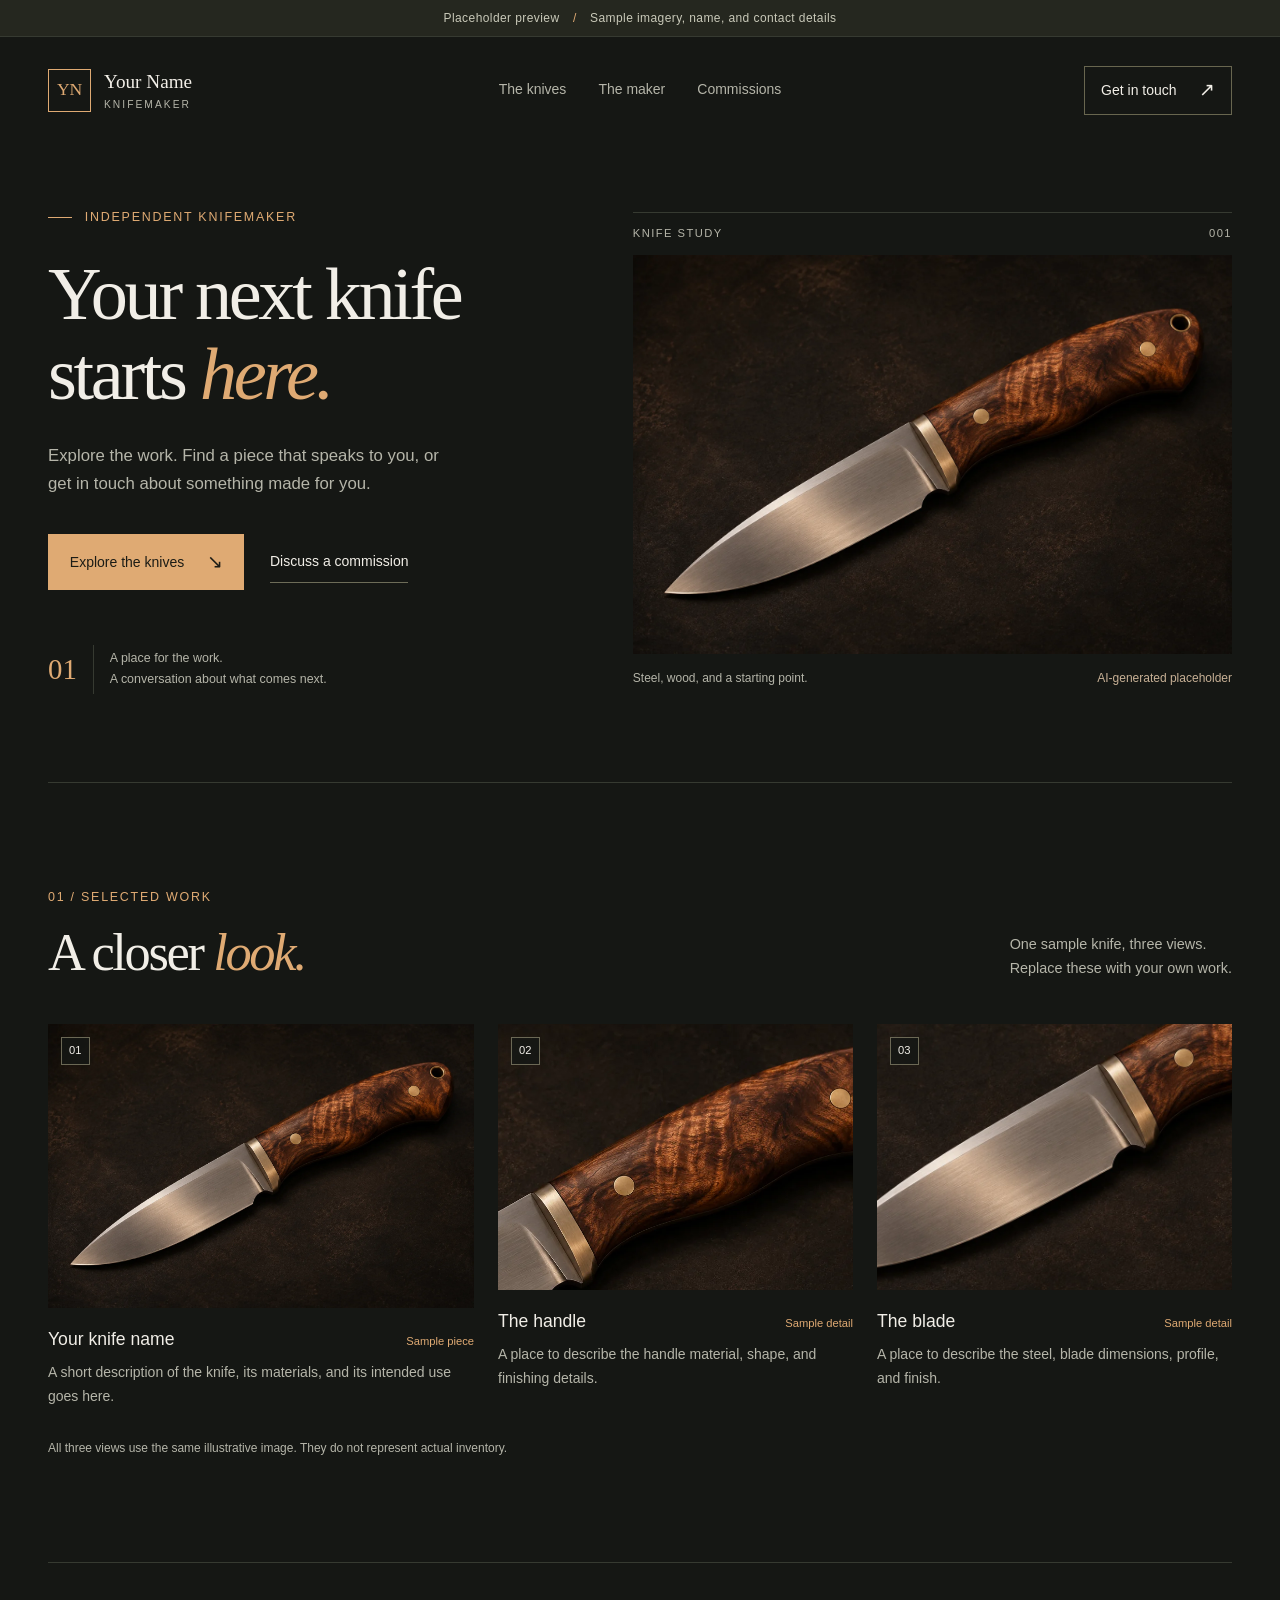
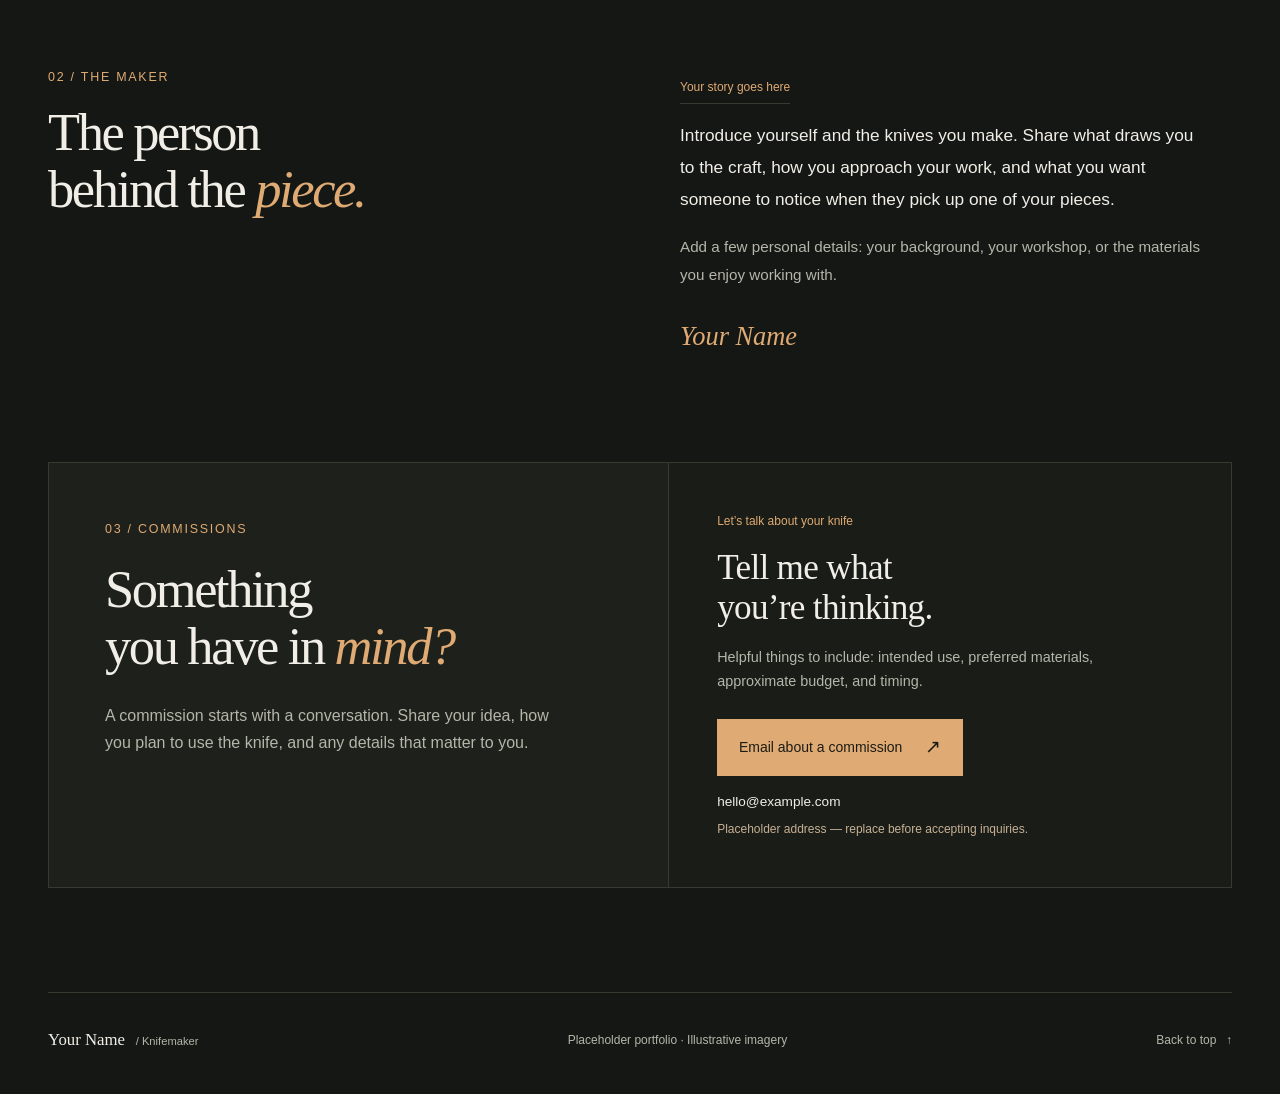
==== index.html @ f0139322 "Build placeholder knife portfolio for GitHub Pages" ====
<!doctype html>
<html lang="en">
  <head>
    <meta charset="utf-8">
    <meta name="viewport" content="width=device-width, initial-scale=1">
    <meta name="description" content="A knife maker's portfolio. Explore selected work and get in touch about a custom knife.">
    <meta name="theme-color" content="#151714">
    <title>Your Name — Knifemaker</title>
    <link rel="icon" type="image/svg+xml" href="assets/favicon.svg">
    <link rel="stylesheet" href="styles.css">
  </head>
  <body>
    <a class="skip-link" href="#main">Skip to content</a>
    <div class="preview-note">Placeholder preview <span aria-hidden="true">/</span> Sample imagery, name, and contact details</div>

    <header class="site-header wrap">
      <a class="brand" href="#" aria-label="Your Name, home">
        <span class="brand-mark" aria-hidden="true">YN</span>
        <span class="brand-name">Your Name<span>Knifemaker</span></span>
      </a>
      <nav aria-label="Main navigation">
        <a href="#work">The knives</a>
        <a href="#maker">The maker</a>
        <a href="#commissions">Commissions</a>
      </nav>
      <a class="button button-small button-outline header-contact" href="#contact">Get in touch <span aria-hidden="true">↗</span></a>
    </header>

    <main id="main">
      <section class="hero wrap" aria-labelledby="hero-title">
        <div class="hero-copy">
          <p class="eyebrow"><span class="small-rule" aria-hidden="true"></span> Independent knifemaker</p>
          <h1 id="hero-title">Your next knife<br>starts <em>here.</em></h1>
          <p class="hero-description">Explore the work. Find a piece that speaks to you, or get in touch about something made for you.</p>
          <div class="hero-actions">
            <a class="button button-solid" href="#work">Explore the knives <span aria-hidden="true">↘</span></a>
            <a class="text-link" href="#commissions">Discuss a commission</a>
          </div>
          <div class="hero-footnote"><span class="footnote-number">01</span><p>A place for the work.<br>A conversation about what comes next.</p></div>
        </div>
        <figure class="hero-photo">
          <div class="photo-label"><span>Knife study</span><span>001</span></div>
          <img src="assets/sample-knife.webp" width="1536" height="1024" fetchpriority="high" alt="Illustrative wood-handled utility knife with a satin steel blade on a dark tabletop">
          <figcaption><span>Steel, wood, and a starting point.</span><span>AI-generated placeholder</span></figcaption>
        </figure>
      </section>

      <section class="work section wrap" id="work" aria-labelledby="work-title">
        <div class="section-heading">
          <div><p class="eyebrow">01 / Selected work</p><h2 id="work-title">A closer <em>look.</em></h2></div>
          <p class="section-intro">One sample knife, three views.<br>Replace these with your own work.</p>
        </div>
        <div class="gallery">
          <figure class="work-card">
            <div class="work-image"><span class="image-index" aria-hidden="true">01</span><img src="assets/sample-knife.webp" width="1536" height="1024" loading="lazy" alt="Full view of the illustrative sample knife"></div>
            <figcaption><div class="card-title"><h3>Your knife name</h3><span>Sample piece</span></div><p>A short description of the knife, its materials, and its intended use goes here.</p></figcaption>
          </figure>
          <figure class="work-card">
            <div class="work-image"><span class="image-index" aria-hidden="true">02</span><img class="handle-detail" src="assets/sample-knife.webp" width="1536" height="1024" loading="lazy" alt="Close-up crop of the sample knife's figured wood handle and brass pins"></div>
            <figcaption><div class="card-title"><h3>The handle</h3><span>Sample detail</span></div><p>A place to describe the handle material, shape, and finishing details.</p></figcaption>
          </figure>
          <figure class="work-card">
            <div class="work-image"><span class="image-index" aria-hidden="true">03</span><img class="blade-detail" src="assets/sample-knife.webp" width="1536" height="1024" loading="lazy" alt="Close-up crop of the sample knife's satin-finished steel blade"></div>
            <figcaption><div class="card-title"><h3>The blade</h3><span>Sample detail</span></div><p>A place to describe the steel, blade dimensions, profile, and finish.</p></figcaption>
          </figure>
        </div>
        <p class="gallery-note">All three views use the same illustrative image. They do not represent actual inventory.</p>
      </section>

      <section class="maker section wrap" id="maker" aria-labelledby="maker-title">
        <div><p class="eyebrow">02 / The maker</p><h2 id="maker-title">The person<br>behind the <em>piece.</em></h2></div>
        <div class="maker-story"><span class="placeholder-label">Your story goes here</span><p>Introduce yourself and the knives you make. Share what draws you to the craft, how you approach your work, and what you want someone to notice when they pick up one of your pieces.</p><p class="secondary-copy">Add a few personal details: your background, your workshop, or the materials you enjoy working with.</p><span class="signature">Your Name</span></div>
      </section>

      <section class="commissions section wrap" id="commissions" aria-labelledby="commissions-title">
        <div class="commission-panel">
          <div class="commission-copy"><p class="eyebrow">03 / Commissions</p><h2 id="commissions-title">Something<br>you have in <em>mind?</em></h2><p>A commission starts with a conversation. Share your idea, how you plan to use the knife, and any details that matter to you.</p></div>
          <div class="contact-card" id="contact"><span class="contact-caption">Let’s talk about your knife</span><h3>Tell me what<br>you’re thinking.</h3><p>Helpful things to include: intended use, preferred materials, approximate budget, and timing.</p><a class="button button-solid contact-button" href="mailto:hello@example.com?subject=Knife%20commission%20inquiry">Email about a commission <span aria-hidden="true">↗</span></a><span class="contact-email">hello@example.com</span><p class="contact-note">Placeholder address — replace before accepting inquiries.</p></div>
        </div>
      </section>
    </main>

    <footer class="site-footer wrap"><a class="footer-brand" href="#">Your Name <span>/ Knifemaker</span></a><p>Placeholder portfolio · Illustrative imagery</p><a href="#main">Back to top <span aria-hidden="true">↑</span></a></footer>
  </body>
</html>
---- styles.css ----
@charset "UTF-8";

:root {
  color-scheme: dark;
  --bg: #151714;
  --surface: #1d201b;
  --surface-deep: #10120f;
  --text: #f1eee7;
  --muted: #b5b5a9;
  --accent: #dfaa73;
  --line: #363a31;
  --sans: -apple-system, BlinkMacSystemFont, "Segoe UI", sans-serif;
  --serif: "Iowan Old Style", "Palatino Linotype", "Book Antiqua", Georgia, serif;
}

* { box-sizing: border-box; }
html { scroll-behavior: smooth; scroll-padding-top: 2rem; }
body { margin: 0; background: var(--bg); color: var(--text); font-family: var(--sans); font-size: 1rem; line-height: 1.7; -webkit-font-smoothing: antialiased; }
img { display: block; max-width: 100%; }
a { color: inherit; text-decoration: none; }
a:focus-visible { outline: 2px solid var(--accent); outline-offset: 6px; }
::selection { background: var(--accent); color: var(--bg); }
h1, h2, h3, p, figure { margin: 0; }
h1, h2 { font-family: var(--serif); font-weight: 400; letter-spacing: -.045em; line-height: 1.08; }
h1 { font-size: clamp(3.4rem, 5.8vw, 5.7rem); }
h2 { font-size: clamp(2.6rem, 4.1vw, 4rem); }
h3 { font-size: 1.1rem; font-weight: 500; line-height: 1.4; }
em { color: var(--accent); font-weight: inherit; }
.wrap { width: min(1280px, calc(100% - 6rem)); margin-inline: auto; }
.section { padding-block: 6.5rem; border-top: 1px solid var(--line); }
.eyebrow { display: flex; align-items: center; gap: .8rem; color: var(--accent); font-size: .78rem; font-weight: 500; letter-spacing: .14em; text-transform: uppercase; }
.skip-link { position: absolute; top: -100px; left: 1rem; z-index: 10; padding: .75rem 1rem; background: var(--accent); color: var(--bg); }
.skip-link:focus { top: 1rem; }
.preview-note { padding: .5rem 1.25rem; background: #25271f; border-bottom: 1px solid var(--line); color: #c9c9b9; text-align: center; font-size: .75rem; letter-spacing: .035em; }
.preview-note span { margin-inline: .6rem; color: var(--accent); }
.site-header { display: grid; grid-template-columns: 1fr auto 1fr; align-items: center; gap: 2rem; padding-block: 1.8rem; }
.brand { display: inline-flex; gap: .8rem; align-items: center; justify-self: start; }
.brand-mark { display: grid; place-items: center; width: 2.7rem; height: 2.7rem; border: 1px solid var(--accent); color: var(--accent); font-family: var(--serif); font-size: 1.1rem; }
.brand-name { display: flex; flex-direction: column; font-family: var(--serif); font-size: 1.2rem; line-height: 1.2; }
.brand-name span { padding-top: .35rem; font-family: var(--sans); font-size: .64rem; text-transform: uppercase; letter-spacing: .2em; color: var(--muted); }
nav { display: flex; gap: 2rem; }
nav a, .text-link { font-size: .875rem; }
nav a { color: var(--muted); transition: color .2s ease; }
nav a:hover, .text-link:hover { color: var(--accent); }
.button { display: inline-flex; justify-content: center; align-items: center; gap: 1.4rem; min-height: 3.4rem; padding: .8rem 1.3rem; font-size: .875rem; font-weight: 500; line-height: 1.5; transition: background .2s ease, border-color .2s ease; }
.button span { font-size: 1.2rem; }
.button-solid { background: var(--accent); color: #1c1c15; border: 1px solid var(--accent); }
.button-solid:hover { background: #efbc88; border-color: #efbc88; }
.button-outline { border: 1px solid #68664f; }
.button-outline:hover { border-color: var(--accent); background: #27291f; }
.button-small { min-height: 2.8rem; padding: .55rem 1rem; }
.header-contact { justify-self: end; }
.hero { display: grid; grid-template-columns: .93fr 1.07fr; align-items: center; gap: 4rem; padding-block: 4rem 5.5rem; }
.small-rule { width: 1.5rem; height: 1px; background: var(--accent); }
.hero h1 { margin-top: 1.6rem; }
.hero-description { max-width: 26rem; margin-top: 1.7rem; font-size: 1.05rem; color: var(--muted); }
.hero-actions { display: flex; flex-wrap: wrap; align-items: center; gap: 1.6rem; margin-top: 2.2rem; }
.text-link { padding-block: .5rem; border-bottom: 1px solid #6d6c58; }
.hero-footnote { display: flex; align-items: center; gap: 1rem; margin-top: 3.4rem; }
.footnote-number { align-self: stretch; display: flex; align-items: center; padding-right: 1rem; color: var(--accent); border-right: 1px solid var(--line); font-family: var(--serif); font-size: 1.8rem; }
.hero-footnote p { color: var(--muted); font-size: .78rem; line-height: 1.7; }
.hero-photo { min-width: 0; align-self: stretch; display: flex; flex-direction: column; justify-content: center; }
.photo-label { display: flex; justify-content: space-between; padding: .7rem 0; border-top: 1px solid var(--line); color: var(--muted); font-size: .7rem; text-transform: uppercase; letter-spacing: .13em; }
.hero-photo img { width: 100%; height: auto; aspect-ratio: 3 / 2; object-fit: cover; }
.hero-photo figcaption { display: flex; justify-content: space-between; flex-wrap: wrap; gap: .4rem 1rem; padding-top: .9rem; font-size: .75rem; color: var(--muted); }
.hero-photo figcaption span:last-child { color: #c7b095; }
.section-heading { display: flex; align-items: flex-end; justify-content: space-between; gap: 2rem; margin-bottom: 2.7rem; }
.section-heading h2, .maker h2 { margin-top: 1rem; }
.section-intro { color: var(--muted); font-size: .9rem; }
.gallery { display: grid; grid-template-columns: 1.2fr 1fr 1fr; gap: 1.5rem; }
.work-card { min-width: 0; }
.work-image { position: relative; aspect-ratio: 4 / 3; overflow: hidden; background: var(--surface-deep); }
.work-card:first-child .work-image { aspect-ratio: 3 / 2; }
.work-image img { width: 100%; height: 100%; object-fit: cover; transition: transform .5s ease; }
.work-image .handle-detail { transform: scale(1.95); transform-origin: 84% 19%; }
.work-image .blade-detail { transform: scale(1.8); transform-origin: 25% 75%; }
.image-index { position: absolute; z-index: 1; top: .8rem; left: .8rem; display: grid; place-items: center; min-width: 1.8rem; min-height: 1.8rem; padding-inline: .3rem; border: 1px solid #6b6855; background: #151714cc; color: var(--text); font-size: .7rem; }
.work-card figcaption { padding-top: 1.2rem; }
.card-title { display: flex; flex-wrap: wrap; justify-content: space-between; align-items: baseline; gap: .35rem .75rem; }
.card-title span { color: var(--accent); font-size: .7rem; }
.work-card p { margin-top: .6rem; font-size: .875rem; line-height: 1.7; color: var(--muted); }
.gallery-note { margin-top: 1.8rem; color: var(--muted); font-size: .75rem; }
.maker { display: grid; grid-template-columns: 1fr 1fr; gap: 5rem; }
.maker-story { max-width: 33rem; padding-top: .3rem; }
.placeholder-label { display: inline-block; margin-bottom: 1rem; padding-bottom: .35rem; border-bottom: 1px solid var(--line); color: var(--accent); font-size: .75rem; }
.maker-story > p { font-size: 1.08rem; line-height: 1.85; }
.maker-story .secondary-copy { margin-top: 1.1rem; font-size: .95rem; color: var(--muted); }
.signature { display: block; margin-top: 1.5rem; font-family: var(--serif); font-size: 1.65rem; font-style: italic; color: var(--accent); }
.commissions { padding-top: 0; border-top: 0; }
.commission-panel { display: grid; grid-template-columns: 1.1fr 1fr; background: var(--surface); border: 1px solid var(--line); }
.commission-copy { padding: 3.5rem; }
.commission-copy h2 { margin-top: 1.3rem; }
.commission-copy > p:last-child { max-width: 28rem; margin-top: 1.7rem; color: var(--muted); }
.contact-card { align-self: stretch; display: flex; flex-direction: column; align-items: flex-start; justify-content: center; padding: 3rem; border-left: 1px solid var(--line); background: #191c17; scroll-margin-top: 2rem; }
.contact-caption { font-size: .75rem; color: var(--accent); }
.contact-card h3 { margin-top: 1rem; font-family: var(--serif); font-size: 2.2rem; font-weight: 400; line-height: 1.15; letter-spacing: -.02em; }
.contact-card > p { max-width: 24rem; margin-top: 1rem; font-size: .9rem; color: var(--muted); }
.contact-button { margin-top: 1.6rem; }
.contact-email { margin-top: .9rem; color: var(--text); font-size: .85rem; overflow-wrap: anywhere; }
.contact-card .contact-note { margin-top: .35rem; font-size: .75rem; color: #c7b095; }
.site-footer { display: flex; flex-wrap: wrap; justify-content: space-between; align-items: center; gap: 1rem 2rem; padding-block: 1.8rem 2.2rem; border-top: 1px solid var(--line); font-size: .75rem; }
.footer-brand { font-family: var(--serif); font-size: 1.05rem; }
.footer-brand span { padding-left: .4rem; font-family: var(--sans); font-size: .7rem; color: var(--muted); }
.site-footer p, .site-footer > a:last-child { color: var(--muted); }
.site-footer > a:last-child { display: inline-flex; align-items: center; gap: .6rem; padding-block: .5rem; }

@media (max-width: 1100px) {
  .wrap { width: min(1280px, calc(100% - 4rem)); }
  .site-header { gap: 1rem; }
  nav { gap: 1.25rem; }
  .hero { gap: 2.5rem; padding-top: 3rem; }
  .hero-actions { gap: 1.2rem; }
  .commission-copy, .contact-card { padding: 2.5rem; }
}

@media (max-width: 800px) {
  .site-header { grid-template-columns: 1fr auto; padding-block: 1.4rem; }
  nav { grid-column: 1 / -1; grid-row: 2; justify-content: center; gap: 2.5rem; padding-top: 1rem; }
  .header-contact { grid-column: 2; grid-row: 1; }
  .hero { grid-template-columns: 1fr; gap: 2.5rem; padding-block: 2rem 3.5rem; }
  h1 { font-size: clamp(3.4rem, 9vw, 5rem); }
  .hero-copy { max-width: 38rem; }
  .hero-description { max-width: 32rem; }
  .hero-footnote { margin-top: 2rem; }
  .hero-photo { max-width: 45rem; }
  .section { padding-block: 4rem; }
  .gallery { grid-template-columns: repeat(2, minmax(0, 1fr)); }
  .work-card:first-child { grid-column: 1 / -1; }
  .work-card:first-child .work-image { aspect-ratio: 3 / 2; }
  .maker { grid-template-columns: 1fr; gap: 2rem; }
  .maker-story { max-width: 100%; }
  .commission-panel { grid-template-columns: 1fr; }
  .commissions { padding-top: 0; }
  .contact-card { border-top: 1px solid var(--line); border-left: 0; }
}

@media (max-width: 480px) {
  .wrap { width: calc(100% - 2.5rem); }
  .preview-note { font-size: .7rem; line-height: 1.7; }
  .preview-note span { margin-inline: .3rem; }
  .site-header { column-gap: .75rem; }
  .brand { gap: .6rem; }
  .brand-mark { width: 2.3rem; height: 2.3rem; }
  .brand-name { font-size: 1.1rem; }
  .brand-name span { font-size: .6rem; }
  .header-contact { font-size: .8rem; gap: .6rem; padding-inline: .75rem; }
  nav { justify-content: space-between; gap: .6rem; }
  nav a { font-size: .85rem; }
  h1 { font-size: clamp(2.9rem, 11.3vw, 3.8rem); }
  h2 { font-size: 2.8rem; }
  .hero-actions { align-items: flex-start; flex-direction: column; gap: .8rem; }
  .section-heading { align-items: flex-start; flex-direction: column; gap: 1.2rem; margin-bottom: 2rem; }
  .section-intro br { display: none; }
  .gallery { grid-template-columns: 1fr; gap: 2rem; }
  .work-card:first-child { grid-column: auto; }
  .work-image { aspect-ratio: 3 / 2; }
  .commission-copy, .contact-card { padding: 2rem 1.4rem; }
  .commission-copy h2 { font-size: 2.5rem; }
  .contact-button { width: 100%; gap: .8rem; font-size: .8rem; }
  .site-footer { align-items: flex-start; flex-direction: column; gap: .5rem; }
}

@media (prefers-reduced-motion: reduce) {
  html { scroll-behavior: auto; }
  *, *::before, *::after { transition: none !important; }
}
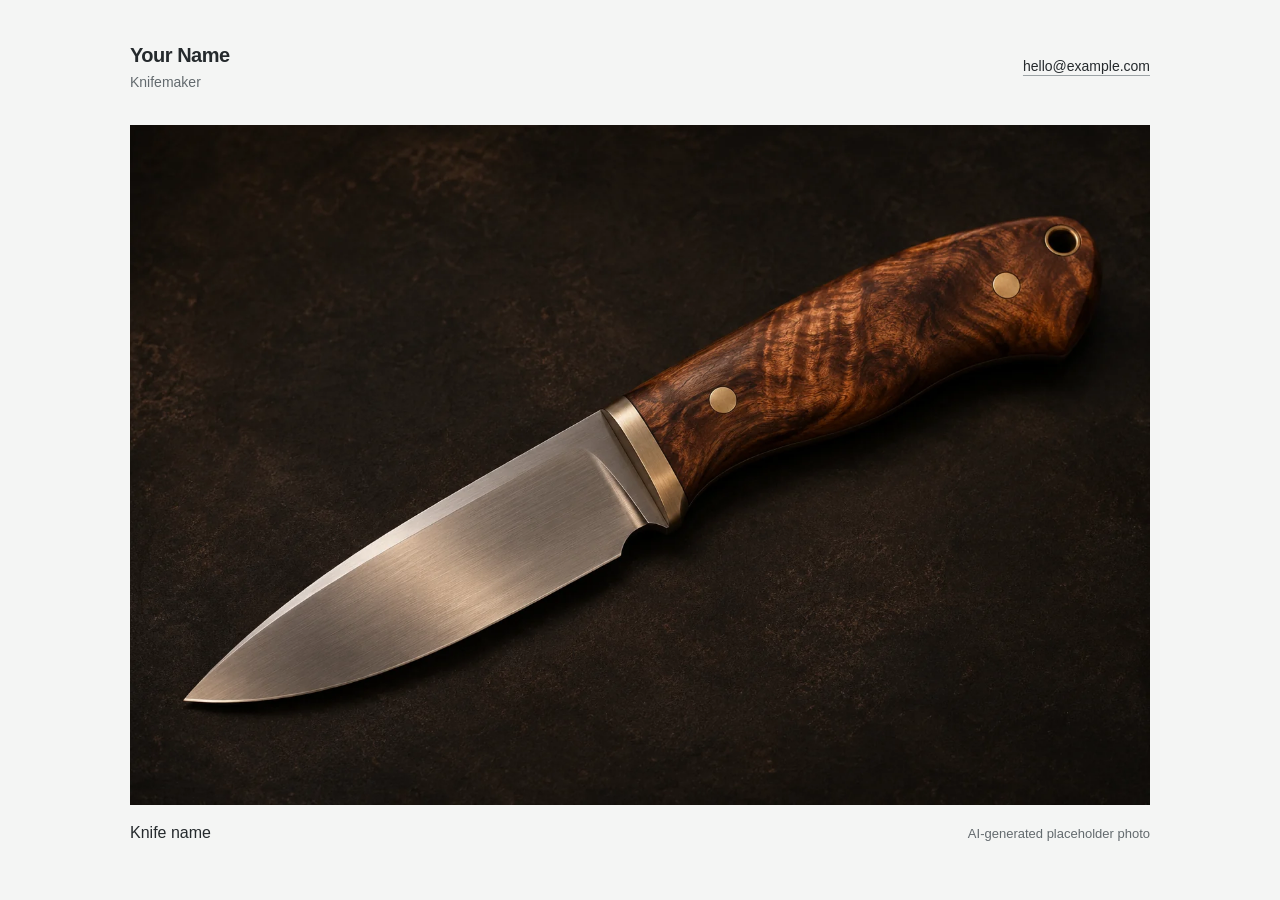
==== commit 5bf927e8: "Simplify knife portfolio to a photo and contact details" ====
--- a/index.html
+++ b/index.html
@@ -3,83 +3,33 @@
   <head>
     <meta charset="utf-8">
     <meta name="viewport" content="width=device-width, initial-scale=1">
-    <meta name="description" content="A knife maker's portfolio. Explore selected work and get in touch about a custom knife.">
-    <meta name="theme-color" content="#151714">
+    <meta name="description" content="Knife portfolio and custom inquiries.">
+    <meta name="theme-color" content="#f4f5f4">
     <title>Your Name — Knifemaker</title>
     <link rel="icon" type="image/svg+xml" href="assets/favicon.svg">
     <link rel="stylesheet" href="styles.css">
   </head>
   <body>
-    <a class="skip-link" href="#main">Skip to content</a>
-    <div class="preview-note">Placeholder preview <span aria-hidden="true">/</span> Sample imagery, name, and contact details</div>
+    <a class="skip-link" href="#main">Skip to photo</a>
 
-    <header class="site-header wrap">
-      <a class="brand" href="#" aria-label="Your Name, home">
-        <span class="brand-mark" aria-hidden="true">YN</span>
-        <span class="brand-name">Your Name<span>Knifemaker</span></span>
-      </a>
-      <nav aria-label="Main navigation">
-        <a href="#work">The knives</a>
-        <a href="#maker">The maker</a>
-        <a href="#commissions">Commissions</a>
-      </nav>
-      <a class="button button-small button-outline header-contact" href="#contact">Get in touch <span aria-hidden="true">↗</span></a>
-    </header>
+    <div class="page">
+      <header class="site-header">
+        <div class="name">
+          <h1>Your Name</h1>
+          <p>Knifemaker</p>
+        </div>
+        <a class="contact" href="mailto:hello@example.com?subject=Knife%20inquiry">hello@example.com</a>
+      </header>
 
-    <main id="main">
-      <section class="hero wrap" aria-labelledby="hero-title">
-        <div class="hero-copy">
-          <p class="eyebrow"><span class="small-rule" aria-hidden="true"></span> Independent knifemaker</p>
-          <h1 id="hero-title">Your next knife<br>starts <em>here.</em></h1>
-          <p class="hero-description">Explore the work. Find a piece that speaks to you, or get in touch about something made for you.</p>
-          <div class="hero-actions">
-            <a class="button button-solid" href="#work">Explore the knives <span aria-hidden="true">↘</span></a>
-            <a class="text-link" href="#commissions">Discuss a commission</a>
-          </div>
-          <div class="hero-footnote"><span class="footnote-number">01</span><p>A place for the work.<br>A conversation about what comes next.</p></div>
-        </div>
-        <figure class="hero-photo">
-          <div class="photo-label"><span>Knife study</span><span>001</span></div>
-          <img src="assets/sample-knife.webp" width="1536" height="1024" fetchpriority="high" alt="Illustrative wood-handled utility knife with a satin steel blade on a dark tabletop">
-          <figcaption><span>Steel, wood, and a starting point.</span><span>AI-generated placeholder</span></figcaption>
+      <main id="main" tabindex="-1">
+        <figure class="knife">
+          <img src="assets/sample-knife.webp" width="1536" height="1024" fetchpriority="high" alt="Placeholder photograph of a knife with a wood handle and satin steel blade">
+          <figcaption>
+            <span class="knife-name">Knife name</span>
+            <span class="photo-note">AI-generated placeholder photo</span>
+          </figcaption>
         </figure>
-      </section>
-
-      <section class="work section wrap" id="work" aria-labelledby="work-title">
-        <div class="section-heading">
-          <div><p class="eyebrow">01 / Selected work</p><h2 id="work-title">A closer <em>look.</em></h2></div>
-          <p class="section-intro">One sample knife, three views.<br>Replace these with your own work.</p>
-        </div>
-        <div class="gallery">
-          <figure class="work-card">
-            <div class="work-image"><span class="image-index" aria-hidden="true">01</span><img src="assets/sample-knife.webp" width="1536" height="1024" loading="lazy" alt="Full view of the illustrative sample knife"></div>
-            <figcaption><div class="card-title"><h3>Your knife name</h3><span>Sample piece</span></div><p>A short description of the knife, its materials, and its intended use goes here.</p></figcaption>
-          </figure>
-          <figure class="work-card">
-            <div class="work-image"><span class="image-index" aria-hidden="true">02</span><img class="handle-detail" src="assets/sample-knife.webp" width="1536" height="1024" loading="lazy" alt="Close-up crop of the sample knife's figured wood handle and brass pins"></div>
-            <figcaption><div class="card-title"><h3>The handle</h3><span>Sample detail</span></div><p>A place to describe the handle material, shape, and finishing details.</p></figcaption>
-          </figure>
-          <figure class="work-card">
-            <div class="work-image"><span class="image-index" aria-hidden="true">03</span><img class="blade-detail" src="assets/sample-knife.webp" width="1536" height="1024" loading="lazy" alt="Close-up crop of the sample knife's satin-finished steel blade"></div>
-            <figcaption><div class="card-title"><h3>The blade</h3><span>Sample detail</span></div><p>A place to describe the steel, blade dimensions, profile, and finish.</p></figcaption>
-          </figure>
-        </div>
-        <p class="gallery-note">All three views use the same illustrative image. They do not represent actual inventory.</p>
-      </section>
-
-      <section class="maker section wrap" id="maker" aria-labelledby="maker-title">
-        <div><p class="eyebrow">02 / The maker</p><h2 id="maker-title">The person<br>behind the <em>piece.</em></h2></div>
-        <div class="maker-story"><span class="placeholder-label">Your story goes here</span><p>Introduce yourself and the knives you make. Share what draws you to the craft, how you approach your work, and what you want someone to notice when they pick up one of your pieces.</p><p class="secondary-copy">Add a few personal details: your background, your workshop, or the materials you enjoy working with.</p><span class="signature">Your Name</span></div>
-      </section>
-
-      <section class="commissions section wrap" id="commissions" aria-labelledby="commissions-title">
-        <div class="commission-panel">
-          <div class="commission-copy"><p class="eyebrow">03 / Commissions</p><h2 id="commissions-title">Something<br>you have in <em>mind?</em></h2><p>A commission starts with a conversation. Share your idea, how you plan to use the knife, and any details that matter to you.</p></div>
-          <div class="contact-card" id="contact"><span class="contact-caption">Let’s talk about your knife</span><h3>Tell me what<br>you’re thinking.</h3><p>Helpful things to include: intended use, preferred materials, approximate budget, and timing.</p><a class="button button-solid contact-button" href="mailto:hello@example.com?subject=Knife%20commission%20inquiry">Email about a commission <span aria-hidden="true">↗</span></a><span class="contact-email">hello@example.com</span><p class="contact-note">Placeholder address — replace before accepting inquiries.</p></div>
-        </div>
-      </section>
-    </main>
-
-    <footer class="site-footer wrap"><a class="footer-brand" href="#">Your Name <span>/ Knifemaker</span></a><p>Placeholder portfolio · Illustrative imagery</p><a href="#main">Back to top <span aria-hidden="true">↑</span></a></footer>
+      </main>
+    </div>
   </body>
 </html>
--- a/styles.css
+++ b/styles.css
@@ -1,166 +1,103 @@
 @charset "UTF-8";
 
 :root {
-  color-scheme: dark;
-  --bg: #151714;
-  --surface: #1d201b;
-  --surface-deep: #10120f;
-  --text: #f1eee7;
-  --muted: #b5b5a9;
-  --accent: #dfaa73;
-  --line: #363a31;
-  --sans: -apple-system, BlinkMacSystemFont, "Segoe UI", sans-serif;
-  --serif: "Iowan Old Style", "Palatino Linotype", "Book Antiqua", Georgia, serif;
+  color-scheme: light;
+  --paper: #f4f5f4;
+  --ink: #252a2d;
+  --muted: #636a6e;
 }
 
 * { box-sizing: border-box; }
-html { scroll-behavior: smooth; scroll-padding-top: 2rem; }
-body { margin: 0; background: var(--bg); color: var(--text); font-family: var(--sans); font-size: 1rem; line-height: 1.7; -webkit-font-smoothing: antialiased; }
-img { display: block; max-width: 100%; }
-a { color: inherit; text-decoration: none; }
-a:focus-visible { outline: 2px solid var(--accent); outline-offset: 6px; }
-::selection { background: var(--accent); color: var(--bg); }
-h1, h2, h3, p, figure { margin: 0; }
-h1, h2 { font-family: var(--serif); font-weight: 400; letter-spacing: -.045em; line-height: 1.08; }
-h1 { font-size: clamp(3.4rem, 5.8vw, 5.7rem); }
-h2 { font-size: clamp(2.6rem, 4.1vw, 4rem); }
-h3 { font-size: 1.1rem; font-weight: 500; line-height: 1.4; }
-em { color: var(--accent); font-weight: inherit; }
-.wrap { width: min(1280px, calc(100% - 6rem)); margin-inline: auto; }
-.section { padding-block: 6.5rem; border-top: 1px solid var(--line); }
-.eyebrow { display: flex; align-items: center; gap: .8rem; color: var(--accent); font-size: .78rem; font-weight: 500; letter-spacing: .14em; text-transform: uppercase; }
-.skip-link { position: absolute; top: -100px; left: 1rem; z-index: 10; padding: .75rem 1rem; background: var(--accent); color: var(--bg); }
-.skip-link:focus { top: 1rem; }
-.preview-note { padding: .5rem 1.25rem; background: #25271f; border-bottom: 1px solid var(--line); color: #c9c9b9; text-align: center; font-size: .75rem; letter-spacing: .035em; }
-.preview-note span { margin-inline: .6rem; color: var(--accent); }
-.site-header { display: grid; grid-template-columns: 1fr auto 1fr; align-items: center; gap: 2rem; padding-block: 1.8rem; }
-.brand { display: inline-flex; gap: .8rem; align-items: center; justify-self: start; }
-.brand-mark { display: grid; place-items: center; width: 2.7rem; height: 2.7rem; border: 1px solid var(--accent); color: var(--accent); font-family: var(--serif); font-size: 1.1rem; }
-.brand-name { display: flex; flex-direction: column; font-family: var(--serif); font-size: 1.2rem; line-height: 1.2; }
-.brand-name span { padding-top: .35rem; font-family: var(--sans); font-size: .64rem; text-transform: uppercase; letter-spacing: .2em; color: var(--muted); }
-nav { display: flex; gap: 2rem; }
-nav a, .text-link { font-size: .875rem; }
-nav a { color: var(--muted); transition: color .2s ease; }
-nav a:hover, .text-link:hover { color: var(--accent); }
-.button { display: inline-flex; justify-content: center; align-items: center; gap: 1.4rem; min-height: 3.4rem; padding: .8rem 1.3rem; font-size: .875rem; font-weight: 500; line-height: 1.5; transition: background .2s ease, border-color .2s ease; }
-.button span { font-size: 1.2rem; }
-.button-solid { background: var(--accent); color: #1c1c15; border: 1px solid var(--accent); }
-.button-solid:hover { background: #efbc88; border-color: #efbc88; }
-.button-outline { border: 1px solid #68664f; }
-.button-outline:hover { border-color: var(--accent); background: #27291f; }
-.button-small { min-height: 2.8rem; padding: .55rem 1rem; }
-.header-contact { justify-self: end; }
-.hero { display: grid; grid-template-columns: .93fr 1.07fr; align-items: center; gap: 4rem; padding-block: 4rem 5.5rem; }
-.small-rule { width: 1.5rem; height: 1px; background: var(--accent); }
-.hero h1 { margin-top: 1.6rem; }
-.hero-description { max-width: 26rem; margin-top: 1.7rem; font-size: 1.05rem; color: var(--muted); }
-.hero-actions { display: flex; flex-wrap: wrap; align-items: center; gap: 1.6rem; margin-top: 2.2rem; }
-.text-link { padding-block: .5rem; border-bottom: 1px solid #6d6c58; }
-.hero-footnote { display: flex; align-items: center; gap: 1rem; margin-top: 3.4rem; }
-.footnote-number { align-self: stretch; display: flex; align-items: center; padding-right: 1rem; color: var(--accent); border-right: 1px solid var(--line); font-family: var(--serif); font-size: 1.8rem; }
-.hero-footnote p { color: var(--muted); font-size: .78rem; line-height: 1.7; }
-.hero-photo { min-width: 0; align-self: stretch; display: flex; flex-direction: column; justify-content: center; }
-.photo-label { display: flex; justify-content: space-between; padding: .7rem 0; border-top: 1px solid var(--line); color: var(--muted); font-size: .7rem; text-transform: uppercase; letter-spacing: .13em; }
-.hero-photo img { width: 100%; height: auto; aspect-ratio: 3 / 2; object-fit: cover; }
-.hero-photo figcaption { display: flex; justify-content: space-between; flex-wrap: wrap; gap: .4rem 1rem; padding-top: .9rem; font-size: .75rem; color: var(--muted); }
-.hero-photo figcaption span:last-child { color: #c7b095; }
-.section-heading { display: flex; align-items: flex-end; justify-content: space-between; gap: 2rem; margin-bottom: 2.7rem; }
-.section-heading h2, .maker h2 { margin-top: 1rem; }
-.section-intro { color: var(--muted); font-size: .9rem; }
-.gallery { display: grid; grid-template-columns: 1.2fr 1fr 1fr; gap: 1.5rem; }
-.work-card { min-width: 0; }
-.work-image { position: relative; aspect-ratio: 4 / 3; overflow: hidden; background: var(--surface-deep); }
-.work-card:first-child .work-image { aspect-ratio: 3 / 2; }
-.work-image img { width: 100%; height: 100%; object-fit: cover; transition: transform .5s ease; }
-.work-image .handle-detail { transform: scale(1.95); transform-origin: 84% 19%; }
-.work-image .blade-detail { transform: scale(1.8); transform-origin: 25% 75%; }
-.image-index { position: absolute; z-index: 1; top: .8rem; left: .8rem; display: grid; place-items: center; min-width: 1.8rem; min-height: 1.8rem; padding-inline: .3rem; border: 1px solid #6b6855; background: #151714cc; color: var(--text); font-size: .7rem; }
-.work-card figcaption { padding-top: 1.2rem; }
-.card-title { display: flex; flex-wrap: wrap; justify-content: space-between; align-items: baseline; gap: .35rem .75rem; }
-.card-title span { color: var(--accent); font-size: .7rem; }
-.work-card p { margin-top: .6rem; font-size: .875rem; line-height: 1.7; color: var(--muted); }
-.gallery-note { margin-top: 1.8rem; color: var(--muted); font-size: .75rem; }
-.maker { display: grid; grid-template-columns: 1fr 1fr; gap: 5rem; }
-.maker-story { max-width: 33rem; padding-top: .3rem; }
-.placeholder-label { display: inline-block; margin-bottom: 1rem; padding-bottom: .35rem; border-bottom: 1px solid var(--line); color: var(--accent); font-size: .75rem; }
-.maker-story > p { font-size: 1.08rem; line-height: 1.85; }
-.maker-story .secondary-copy { margin-top: 1.1rem; font-size: .95rem; color: var(--muted); }
-.signature { display: block; margin-top: 1.5rem; font-family: var(--serif); font-size: 1.65rem; font-style: italic; color: var(--accent); }
-.commissions { padding-top: 0; border-top: 0; }
-.commission-panel { display: grid; grid-template-columns: 1.1fr 1fr; background: var(--surface); border: 1px solid var(--line); }
-.commission-copy { padding: 3.5rem; }
-.commission-copy h2 { margin-top: 1.3rem; }
-.commission-copy > p:last-child { max-width: 28rem; margin-top: 1.7rem; color: var(--muted); }
-.contact-card { align-self: stretch; display: flex; flex-direction: column; align-items: flex-start; justify-content: center; padding: 3rem; border-left: 1px solid var(--line); background: #191c17; scroll-margin-top: 2rem; }
-.contact-caption { font-size: .75rem; color: var(--accent); }
-.contact-card h3 { margin-top: 1rem; font-family: var(--serif); font-size: 2.2rem; font-weight: 400; line-height: 1.15; letter-spacing: -.02em; }
-.contact-card > p { max-width: 24rem; margin-top: 1rem; font-size: .9rem; color: var(--muted); }
-.contact-button { margin-top: 1.6rem; }
-.contact-email { margin-top: .9rem; color: var(--text); font-size: .85rem; overflow-wrap: anywhere; }
-.contact-card .contact-note { margin-top: .35rem; font-size: .75rem; color: #c7b095; }
-.site-footer { display: flex; flex-wrap: wrap; justify-content: space-between; align-items: center; gap: 1rem 2rem; padding-block: 1.8rem 2.2rem; border-top: 1px solid var(--line); font-size: .75rem; }
-.footer-brand { font-family: var(--serif); font-size: 1.05rem; }
-.footer-brand span { padding-left: .4rem; font-family: var(--sans); font-size: .7rem; color: var(--muted); }
-.site-footer p, .site-footer > a:last-child { color: var(--muted); }
-.site-footer > a:last-child { display: inline-flex; align-items: center; gap: .6rem; padding-block: .5rem; }
 
-@media (max-width: 1100px) {
-  .wrap { width: min(1280px, calc(100% - 4rem)); }
-  .site-header { gap: 1rem; }
-  nav { gap: 1.25rem; }
-  .hero { gap: 2.5rem; padding-top: 3rem; }
-  .hero-actions { gap: 1.2rem; }
-  .commission-copy, .contact-card { padding: 2.5rem; }
+body {
+  margin: 0;
+  background: var(--paper);
+  color: var(--ink);
+  font-family: -apple-system, BlinkMacSystemFont, "Segoe UI", sans-serif;
+  font-size: 1rem;
+  line-height: 1.5;
+  -webkit-font-smoothing: antialiased;
 }
 
-@media (max-width: 800px) {
-  .site-header { grid-template-columns: 1fr auto; padding-block: 1.4rem; }
-  nav { grid-column: 1 / -1; grid-row: 2; justify-content: center; gap: 2.5rem; padding-top: 1rem; }
-  .header-contact { grid-column: 2; grid-row: 1; }
-  .hero { grid-template-columns: 1fr; gap: 2.5rem; padding-block: 2rem 3.5rem; }
-  h1 { font-size: clamp(3.4rem, 9vw, 5rem); }
-  .hero-copy { max-width: 38rem; }
-  .hero-description { max-width: 32rem; }
-  .hero-footnote { margin-top: 2rem; }
-  .hero-photo { max-width: 45rem; }
-  .section { padding-block: 4rem; }
-  .gallery { grid-template-columns: repeat(2, minmax(0, 1fr)); }
-  .work-card:first-child { grid-column: 1 / -1; }
-  .work-card:first-child .work-image { aspect-ratio: 3 / 2; }
-  .maker { grid-template-columns: 1fr; gap: 2rem; }
-  .maker-story { max-width: 100%; }
-  .commission-panel { grid-template-columns: 1fr; }
-  .commissions { padding-top: 0; }
-  .contact-card { border-top: 1px solid var(--line); border-left: 0; }
+a { color: inherit; }
+a:focus-visible { outline: 2px solid var(--ink); outline-offset: 6px; }
+::selection { background: #d6dce0; }
+
+.page {
+  width: min(1020px, calc(100% - 5rem));
+  margin-inline: auto;
+  padding-bottom: 2.5rem;
 }
 
-@media (max-width: 480px) {
-  .wrap { width: calc(100% - 2.5rem); }
-  .preview-note { font-size: .7rem; line-height: 1.7; }
-  .preview-note span { margin-inline: .3rem; }
-  .site-header { column-gap: .75rem; }
-  .brand { gap: .6rem; }
-  .brand-mark { width: 2.3rem; height: 2.3rem; }
-  .brand-name { font-size: 1.1rem; }
-  .brand-name span { font-size: .6rem; }
-  .header-contact { font-size: .8rem; gap: .6rem; padding-inline: .75rem; }
-  nav { justify-content: space-between; gap: .6rem; }
-  nav a { font-size: .85rem; }
-  h1 { font-size: clamp(2.9rem, 11.3vw, 3.8rem); }
-  h2 { font-size: 2.8rem; }
-  .hero-actions { align-items: flex-start; flex-direction: column; gap: .8rem; }
-  .section-heading { align-items: flex-start; flex-direction: column; gap: 1.2rem; margin-bottom: 2rem; }
-  .section-intro br { display: none; }
-  .gallery { grid-template-columns: 1fr; gap: 2rem; }
-  .work-card:first-child { grid-column: auto; }
-  .work-image { aspect-ratio: 3 / 2; }
-  .commission-copy, .contact-card { padding: 2rem 1.4rem; }
-  .commission-copy h2 { font-size: 2.5rem; }
-  .contact-button { width: 100%; gap: .8rem; font-size: .8rem; }
-  .site-footer { align-items: flex-start; flex-direction: column; gap: .5rem; }
+.site-header {
+  display: flex;
+  align-items: center;
+  justify-content: space-between;
+  flex-wrap: wrap;
+  gap: 1rem 2rem;
+  padding-block: 2.5rem 2rem;
 }
 
-@media (prefers-reduced-motion: reduce) {
-  html { scroll-behavior: auto; }
-  *, *::before, *::after { transition: none !important; }
+.name h1 {
+  margin: 0;
+  font-size: 1.25rem;
+  font-weight: 600;
+  letter-spacing: -.025em;
 }
+
+.name p {
+  margin: .1rem 0 0;
+  color: var(--muted);
+  font-size: .875rem;
+}
+
+.contact {
+  font-size: .875rem;
+  text-underline-offset: .3em;
+  text-decoration-color: #9ca3a6;
+  text-decoration-thickness: 1px;
+  overflow-wrap: anywhere;
+}
+
+.contact:hover { text-decoration-color: currentColor; }
+.knife { margin: 0; }
+
+.knife img {
+  display: block;
+  width: 100%;
+  height: auto;
+  aspect-ratio: 3 / 2;
+  background: #1d1915;
+}
+
+.knife figcaption {
+  display: flex;
+  align-items: baseline;
+  justify-content: space-between;
+  flex-wrap: wrap;
+  gap: .5rem 2rem;
+  padding-top: 1rem;
+}
+
+.knife-name { font-size: 1rem; font-weight: 500; }
+.photo-note { color: var(--muted); font-size: .8125rem; }
+
+.skip-link {
+  position: absolute;
+  top: -100px;
+  left: 1rem;
+  padding: .6rem .9rem;
+  background: var(--ink);
+  color: white;
+}
+
+.skip-link:focus { top: .5rem; }
+main:focus { outline: none; }
+
+@media (max-width: 600px) {
+  .page { width: calc(100% - 2rem); }
+  .site-header { align-items: flex-start; padding-block: 1.5rem; }
+  .name h1 { font-size: 1.125rem; }
+  .contact { padding-top: .2rem; }
+  .knife figcaption { padding-top: .8rem; }
+}
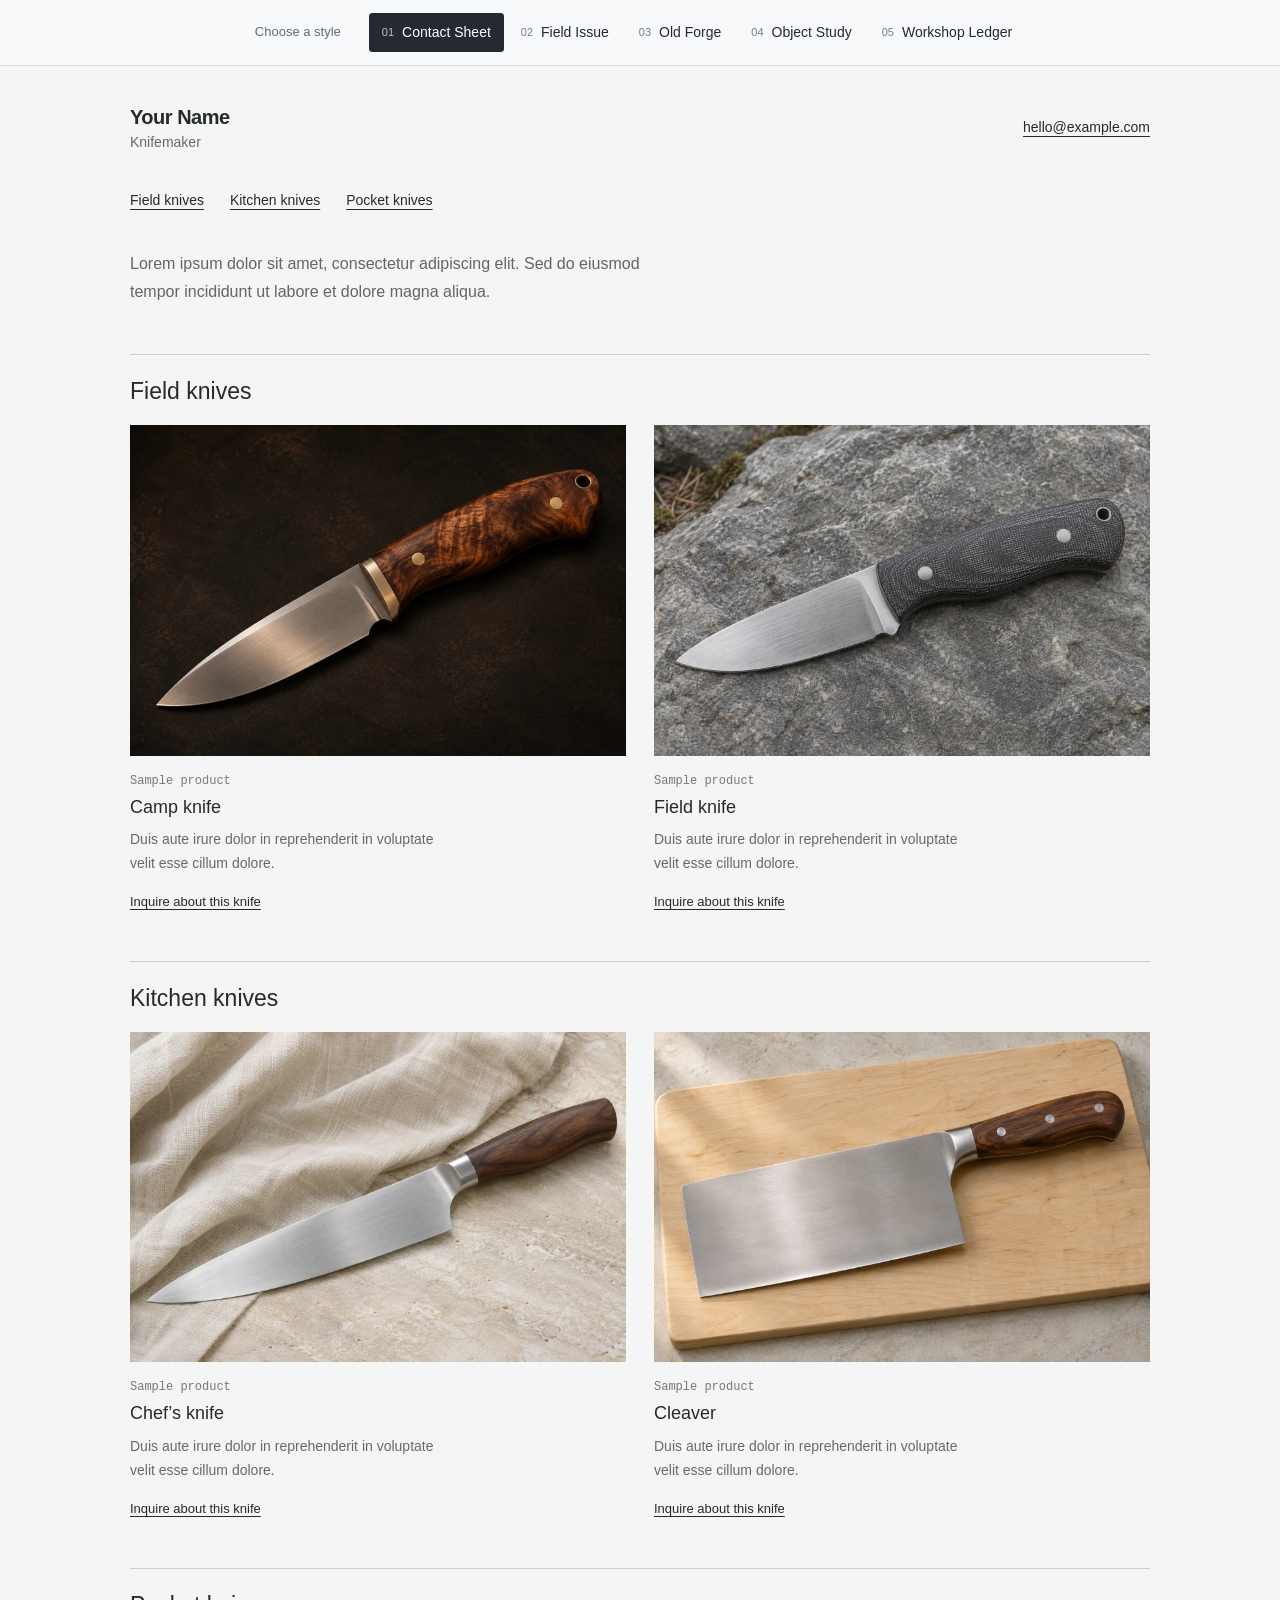
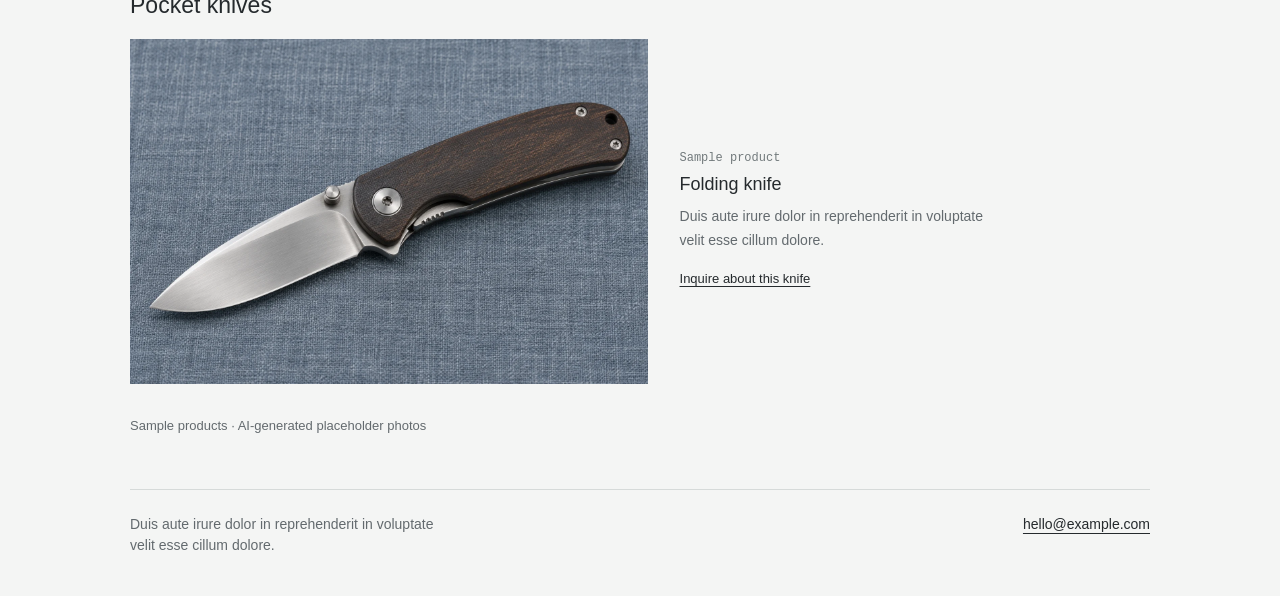
==== commit 93c5e6f6: "Add five knife portfolio demos with fantasy-inspired Old Forge" ====
--- a/index.html
+++ b/index.html
@@ -3,33 +3,21 @@
   <head>
     <meta charset="utf-8">
     <meta name="viewport" content="width=device-width, initial-scale=1">
-    <meta name="description" content="Knife portfolio and custom inquiries.">
-    <meta name="theme-color" content="#f4f5f4">
-    <title>Your Name — Knifemaker</title>
+    <meta name="description" content="Knife portfolio style preview: Contact Sheet.">
+    <title>Contact Sheet — Knife portfolio preview</title>
     <link rel="icon" type="image/svg+xml" href="assets/favicon.svg">
-    <link rel="stylesheet" href="styles.css">
+    <link rel="stylesheet" href="styles.css?v=old-forge">
   </head>
-  <body>
-    <a class="skip-link" href="#main">Skip to photo</a>
+  <body class="contact-sheet">
+    <a class="skip-link" href="#main">Skip to page</a>
+    <header class="demo-bar"><span class="demo-label">Choose a style</span><nav class="demo-nav" aria-label="Page styles">
+          <a href="index.html" aria-current="page"><span class="demo-number">01</span>Contact Sheet</a>
+          <a href="field.html"><span class="demo-number">02</span>Field Issue</a>
+          <a href="zine.html"><span class="demo-number">03</span>Old Forge</a>
+          <a href="object.html"><span class="demo-number">04</span>Object Study</a>
+          <a href="ledger.html"><span class="demo-number">05</span>Workshop Ledger</a>
+    </nav></header>
 
-    <div class="page">
-      <header class="site-header">
-        <div class="name">
-          <h1>Your Name</h1>
-          <p>Knifemaker</p>
-        </div>
-        <a class="contact" href="mailto:hello@example.com?subject=Knife%20inquiry">hello@example.com</a>
-      </header>
-
-      <main id="main" tabindex="-1">
-        <figure class="knife">
-          <img src="assets/sample-knife.webp" width="1536" height="1024" fetchpriority="high" alt="Placeholder photograph of a knife with a wood handle and satin steel blade">
-          <figcaption>
-            <span class="knife-name">Knife name</span>
-            <span class="photo-note">AI-generated placeholder photo</span>
-          </figcaption>
-        </figure>
-      </main>
-    </div>
+    <div class="sheet-page"><header class="sheet-header"><div><h1>Your Name</h1><p>Knifemaker</p></div><a href="mailto:hello@example.com?subject=Knife%20inquiry">hello@example.com</a></header><nav class="product-nav" aria-label="Blade types"><a href="#field-knives">Field knives</a><a href="#kitchen-knives">Kitchen knives</a><a href="#pocket-knives">Pocket knives</a></nav><main id="main" tabindex="-1"><p class="sheet-intro">Lorem ipsum dolor sit amet, consectetur adipiscing elit. Sed do eiusmod tempor incididunt ut labore et dolore magna aliqua.</p><section class="blade-section sheet-section" id="field-knives" aria-labelledby="field-knives-title"><div class="product-heading"><h2 id="field-knives-title">Field knives</h2></div><div class="sheet-gallery product-grid"><figure class="sheet-item product-card"><img src="assets/sample-knife.webp" width="1536" height="1024" alt="Illustrative camp knife with a figured wood handle and satin steel blade" fetchpriority="high"><figcaption><span class="item-number">Sample product</span><h3>Camp knife</h3><p>Duis aute irure dolor in reprehenderit in voluptate velit esse cillum dolore.</p><a class="product-inquiry" aria-label="Inquire about Camp knife" href="mailto:hello@example.com?subject=Camp%20knife%20inquiry">Inquire about this knife</a></figcaption></figure><figure class="sheet-item product-card"><img src="assets/sample-field.webp" width="1536" height="1024" alt="Illustrative fixed-blade field knife with a charcoal handle on stone" loading="lazy"><figcaption><span class="item-number">Sample product</span><h3>Field knife</h3><p>Duis aute irure dolor in reprehenderit in voluptate velit esse cillum dolore.</p><a class="product-inquiry" aria-label="Inquire about Field knife" href="mailto:hello@example.com?subject=Field%20knife%20inquiry">Inquire about this knife</a></figcaption></figure></div></section><section class="blade-section sheet-section" id="kitchen-knives" aria-labelledby="kitchen-knives-title"><div class="product-heading"><h2 id="kitchen-knives-title">Kitchen knives</h2></div><div class="sheet-gallery product-grid"><figure class="sheet-item product-card"><img src="assets/sample-chef.webp" width="1536" height="1024" alt="Illustrative chef knife with a walnut handle on pale linen" loading="lazy"><figcaption><span class="item-number">Sample product</span><h3>Chef’s knife</h3><p>Duis aute irure dolor in reprehenderit in voluptate velit esse cillum dolore.</p><a class="product-inquiry" aria-label="Inquire about Chef’s knife" href="mailto:hello@example.com?subject=Chef%E2%80%99s%20knife%20inquiry">Inquire about this knife</a></figcaption></figure><figure class="sheet-item product-card"><img src="assets/sample-cleaver.webp" width="1536" height="1024" alt="Illustrative broad rectangular cleaver with a walnut handle on a pale cutting board" loading="lazy"><figcaption><span class="item-number">Sample product</span><h3>Cleaver</h3><p>Duis aute irure dolor in reprehenderit in voluptate velit esse cillum dolore.</p><a class="product-inquiry" aria-label="Inquire about Cleaver" href="mailto:hello@example.com?subject=Cleaver%20inquiry">Inquire about this knife</a></figcaption></figure></div></section><section class="blade-section sheet-section" id="pocket-knives" aria-labelledby="pocket-knives-title"><div class="product-heading"><h2 id="pocket-knives-title">Pocket knives</h2></div><div class="sheet-gallery product-grid product-single"><figure class="sheet-item product-card"><img src="assets/sample-pocket.webp" width="1536" height="1024" alt="Illustrative open folding pocket knife with a dark handle on blue-gray fabric" loading="lazy"><figcaption><span class="item-number">Sample product</span><h3>Folding knife</h3><p>Duis aute irure dolor in reprehenderit in voluptate velit esse cillum dolore.</p><a class="product-inquiry" aria-label="Inquire about Folding knife" href="mailto:hello@example.com?subject=Folding%20knife%20inquiry">Inquire about this knife</a></figcaption></figure></div></section><p class="demo-disclosure">Sample products · AI-generated placeholder photos</p><div class="sheet-closing"><p>Duis aute irure dolor in reprehenderit in voluptate velit esse cillum dolore.</p><a href="mailto:hello@example.com?subject=Knife%20inquiry">hello@example.com</a></div></main></div>
   </body>
 </html>
--- a/styles.css
+++ b/styles.css
@@ -1,103 +1,364 @@
 @charset "UTF-8";
 
-:root {
-  color-scheme: light;
-  --paper: #f4f5f4;
-  --ink: #252a2d;
-  --muted: #636a6e;
-}
-
+/* Only the demo switcher is shared. Each page has its own composition. */
+:root { color-scheme: light; --demo-height: 66px; }
 * { box-sizing: border-box; }
-
-body {
-  margin: 0;
-  background: var(--paper);
-  color: var(--ink);
-  font-family: -apple-system, BlinkMacSystemFont, "Segoe UI", sans-serif;
-  font-size: 1rem;
-  line-height: 1.5;
-  -webkit-font-smoothing: antialiased;
-}
-
-a { color: inherit; }
-a:focus-visible { outline: 2px solid var(--ink); outline-offset: 6px; }
-::selection { background: #d6dce0; }
-
-.page {
-  width: min(1020px, calc(100% - 5rem));
-  margin-inline: auto;
-  padding-bottom: 2.5rem;
-}
-
-.site-header {
-  display: flex;
-  align-items: center;
-  justify-content: space-between;
-  flex-wrap: wrap;
-  gap: 1rem 2rem;
-  padding-block: 2.5rem 2rem;
-}
-
-.name h1 {
-  margin: 0;
-  font-size: 1.25rem;
-  font-weight: 600;
-  letter-spacing: -.025em;
-}
-
-.name p {
-  margin: .1rem 0 0;
-  color: var(--muted);
-  font-size: .875rem;
-}
-
-.contact {
-  font-size: .875rem;
-  text-underline-offset: .3em;
-  text-decoration-color: #9ca3a6;
-  text-decoration-thickness: 1px;
-  overflow-wrap: anywhere;
-}
-
-.contact:hover { text-decoration-color: currentColor; }
-.knife { margin: 0; }
-
-.knife img {
-  display: block;
-  width: 100%;
-  height: auto;
-  aspect-ratio: 3 / 2;
-  background: #1d1915;
-}
-
-.knife figcaption {
-  display: flex;
-  align-items: baseline;
-  justify-content: space-between;
-  flex-wrap: wrap;
-  gap: .5rem 2rem;
-  padding-top: 1rem;
-}
-
-.knife-name { font-size: 1rem; font-weight: 500; }
-.photo-note { color: var(--muted); font-size: .8125rem; }
-
-.skip-link {
-  position: absolute;
-  top: -100px;
-  left: 1rem;
-  padding: .6rem .9rem;
-  background: var(--ink);
-  color: white;
-}
-
-.skip-link:focus { top: .5rem; }
+body { margin: 0; font: 16px/1.5 -apple-system, BlinkMacSystemFont, "Segoe UI", sans-serif; -webkit-font-smoothing: antialiased; }
+h1, p, figure { margin: 0; }
+a { color: inherit; text-underline-offset: .25em; }
+a:focus-visible { outline: 3px solid #4676dd; outline-offset: 5px; }
+img { display: block; max-width: 100%; height: auto; }
 main:focus { outline: none; }
-
-@media (max-width: 600px) {
-  .page { width: calc(100% - 2rem); }
-  .site-header { align-items: flex-start; padding-block: 1.5rem; }
-  .name h1 { font-size: 1.125rem; }
-  .contact { padding-top: .2rem; }
-  .knife figcaption { padding-top: .8rem; }
-}
+.sample-note { font: 13px/1.5 -apple-system, BlinkMacSystemFont, "Segoe UI", sans-serif; }
+.demo-bar { position: sticky; top: 0; z-index: 20; display: flex; align-items: center; justify-content: center; gap: 28px; min-height: var(--demo-height); padding: 10px 24px; border-bottom: 1px solid #d9dce0; background: #f8f9fa; color: #23282e; font: 14px/1.4 -apple-system, BlinkMacSystemFont, "Segoe UI", sans-serif; }
+.demo-label { flex-shrink: 0; color: #646b73; font-size: 13px; }
+.demo-nav { display: flex; flex-wrap: wrap; justify-content: center; gap: 4px; }
+.demo-nav a { display: inline-flex; gap: 8px; align-items: center; padding: 9px 12px; border: 1px solid transparent; border-radius: 3px; text-decoration: none; white-space: nowrap; }
+.demo-nav a:hover { background: #e9edf1; }
+.demo-nav a[aria-current="page"] { border-color: #252a30; background: #252a30; color: #fff; }
+.demo-number { color: #747d86; font-size: 11px; font-variant-numeric: tabular-nums; }
+.demo-nav a[aria-current="page"] .demo-number { color: #bac2cb; }
+.skip-link { position: fixed; top: -100px; left: 16px; z-index: 100; padding: 10px 14px; background: #23282e; color: white; }
+.skip-link:focus { top: 12px; }
+
+/* 01 — Contact Sheet: a quiet photographer's portfolio. */
+.contact-sheet { background: #f4f5f4; color: #252a2d; }
+.sheet-page { width: min(1020px, calc(100% - 80px)); margin: 0 auto; padding-bottom: 40px; }
+.sheet-header { display: flex; align-items: center; justify-content: space-between; flex-wrap: wrap; gap: 16px 32px; padding: 36px 0 30px; }
+.sheet-header h1 { font-size: 20px; font-weight: 600; letter-spacing: -.025em; }
+.sheet-header p { color: #636a6e; font-size: 14px; }
+.sheet-header a { font-size: 14px; overflow-wrap: anywhere; }
+.sheet-photo img { width: 100%; aspect-ratio: 3 / 2; }
+.sheet-photo figcaption { display: flex; justify-content: space-between; flex-wrap: wrap; gap: 8px 24px; padding-top: 16px; }
+.sheet-photo .sample-note { color: #636a6e; }
+
+/* 02 — Field Issue: boxed, practical, and deliberately utilitarian. */
+.field-issue { background: #243c2f; color: #f2eedb; }
+.field-page { width: min(1400px, calc(100% - 80px)); margin: 0 auto; padding: 28px 0 42px; }
+.field-header { display: flex; align-items: center; gap: 20px; padding: 0 0 24px; border-bottom: 2px solid #dfdfbd; font: 14px/1.5 "Courier New", monospace; text-transform: uppercase; }
+.field-stamp { display: grid; place-items: center; width: 44px; height: 44px; border: 2px solid currentColor; font: bold 20px/1 Arial, sans-serif; }
+.field-header a { margin-left: auto; }
+.field-grid { display: grid; grid-template-columns: 1.35fr 1fr; min-height: 610px; border-bottom: 2px solid #dfdfbd; }
+.field-photo { display: flex; flex-direction: column; justify-content: center; padding: 30px 30px 30px 0; border-right: 2px solid #dfdfbd; }
+.field-photo-top { display: flex; flex-wrap: wrap; justify-content: space-between; gap: 8px; padding-bottom: 14px; font: 14px/1.5 "Courier New", monospace; }
+.field-photo img { width: 100%; border: 1px solid #c9ccb0; aspect-ratio: 3 / 2; }
+.field-photo figcaption { padding-top: 12px; color: #c8cbb3; }
+.field-identity { display: flex; flex-direction: column; align-items: flex-start; padding: 34px 0 26px 36px; }
+.field-kicker { font: 13px/1.5 "Courier New", monospace; text-transform: uppercase; }
+.field-identity h1 { margin: 34px 0; font-family: Impact, "Arial Narrow", sans-serif; font-size: clamp(72px, 8.7vw, 132px); font-weight: 400; line-height: .94; letter-spacing: -.02em; text-transform: uppercase; }
+.field-contact { display: block; max-width: 100%; padding: 13px 18px; background: #e6ef75; color: #1c2b20; font: bold 14px/1.5 "Courier New", monospace; overflow-wrap: anywhere; }
+.field-bottom { display: flex; justify-content: space-between; width: 100%; gap: 20px; margin-top: auto; padding-top: 36px; font: 13px/1.5 "Courier New", monospace; }
+
+
+/* 04 — Object Study: quiet spacing and a framed, museum-like presentation. */
+.object-study { background: #f5f2eb; color: #2e2a25; font-family: Georgia, "Times New Roman", serif; }
+.object-page { width: min(1180px, calc(100% - 80px)); margin: auto; padding-bottom: 40px; }
+.object-header { text-align: center; padding: 42px 0 32px; }
+.object-header h1 { font-size: 24px; font-weight: 400; }
+.object-header p { margin-top: 6px; color: #70695e; font-size: 14px; }
+.object-mount { width: min(840px, 100%); margin: auto; padding: 44px 80px; border: 1px solid #ddd7cb; background: #fffefa; }
+.object-mount img { width: 100%; aspect-ratio: 3 / 2; }
+.object-piece figcaption { display: flex; flex-direction: column; align-items: center; gap: 8px; padding-top: 24px; }
+.object-title { font-size: 23px; font-style: italic; }
+.object-piece .sample-note { color: #756e63; }
+.object-contact { margin-top: 26px; text-align: center; font-size: 15px; }
+
+/* 05 — Workshop Ledger: an architectural split with a warm, solid sidebar. */
+.workshop-ledger { background: #24201c; color: #f8f3eb; }
+.ledger-page { display: grid; grid-template-columns: minmax(300px, 32%) 1fr; min-height: calc(100svh - var(--demo-height)); }
+.ledger-sidebar { display: flex; flex-direction: column; padding: 34px 36px 30px; background: #a7422b; }
+.ledger-top { display: flex; justify-content: space-between; font-size: 13px; }
+.ledger-sidebar h1 { margin-top: 72px; font: 400 clamp(64px, 6.8vw, 104px)/.98 Georgia, "Times New Roman", serif; letter-spacing: -.055em; }
+.ledger-contact { margin-top: auto; padding-top: 64px; }
+.ledger-contact p { padding-top: 18px; margin-bottom: 8px; border-top: 1px solid #d69c8b; font-size: 13px; }
+.ledger-contact a { font-size: 15px; overflow-wrap: anywhere; }
+.ledger-foot { margin-top: 32px; font-size: 12px; }
+.ledger-photo { position: relative; display: flex; flex-direction: column; justify-content: center; min-width: 0; padding: 48px 28px; background: #1e1a16; }
+.ledger-photo img { width: 100%; aspect-ratio: 3 / 2; }
+.ledger-photo figcaption { padding-top: 16px; color: #b9afa1; text-align: right; }
+
+@media (max-width: 1000px) {
+  :root { --demo-height: 100px; }
+  .demo-bar { flex-direction: column; gap: 5px; padding: 9px 16px; }
+  .demo-label { font-size: 12px; }
+  .demo-nav a { padding: 8px 10px; }
+  .field-page { width: calc(100% - 48px); }
+  .field-grid { grid-template-columns: 1.2fr 1fr; min-height: 550px; }
+  .field-photo { padding-right: 20px; }
+  .field-identity { padding-left: 24px; }
+  .field-identity h1 { font-size: 80px; }
+  .ledger-sidebar { padding-inline: 28px; }
+  .ledger-photo { padding-inline: 20px; }
+}
+@media (max-width: 700px) {
+  .demo-bar { position: relative; padding: 10px 8px; }
+  .demo-nav { gap: 3px; }
+  .demo-nav a { padding: 7px 8px; font-size: 12px; }
+  .demo-number { font-size: 10px; }
+  .sheet-page { width: calc(100% - 32px); }
+  .sheet-header { padding: 24px 0; gap: 16px; }
+  .sheet-header h1 { font-size: 18px; }
+  .sheet-photo figcaption { padding-top: 12px; gap: 8px 16px; }
+  .field-page { width: calc(100% - 32px); padding-top: 18px; }
+  .field-header { padding-bottom: 16px; gap: 16px; font-size: 12px; }
+  .field-grid { grid-template-columns: 1fr; }
+  .field-photo { border-right: 0; border-bottom: 2px solid #dfdfbd; padding: 22px 0; }
+  .field-identity { padding: 26px 0 20px; }
+  .field-identity h1 { margin: 24px 0; font-size: clamp(80px, 19vw, 120px); }
+  .field-identity h1 br { display: none; }
+  .field-identity h1 { max-width: 100%; overflow-wrap: anywhere; }
+  .field-bottom { padding-top: 28px; }
+  .object-page { width: calc(100% - 32px); padding-bottom: 30px; }
+  .object-header { padding: 32px 0 24px; }
+  .object-mount { padding: 28px; }
+  .object-title { font-size: 22px; }
+  .ledger-page { grid-template-columns: 1fr; min-height: 0; }
+  .ledger-sidebar { padding: 24px; }
+  .ledger-sidebar h1 { margin-top: 32px; font-size: 72px; }
+  .ledger-sidebar h1 br { display: none; }
+  .ledger-contact { padding-top: 34px; }
+  .ledger-foot { margin-top: 22px; }
+  .ledger-photo { padding: 28px 20px; }
+}
+@media (max-width: 380px) {
+  .demo-nav a { padding-inline: 6px; gap: 5px; }
+  .sheet-header { align-items: flex-start; }
+  .sheet-header a { font-size: 13px; }
+  .field-identity h1 { font-size: 76px; }
+  .ledger-sidebar h1 { font-size: 62px; }
+}
+
+/* Expanded demo content: shared photographs, different arrangements. */
+h2 { margin: 0; font-size: 20px; font-weight: 500; line-height: 1.3; }
+.item-number { display: block; margin-bottom: 10px; font: 12px/1.5 "Courier New", monospace; }
+.sheet-intro { max-width: 550px; margin: 0 0 30px; color: #60666a; line-height: 1.75; }
+.sheet-gallery { display: grid; grid-template-columns: 1fr 1fr; gap: 42px 28px; margin-top: 52px; }
+.sheet-item img { width: 100%; aspect-ratio: 3 / 2; object-fit: cover; }
+.sheet-item figcaption { padding-top: 16px; }
+.sheet-item .item-number { display: none; }
+.sheet-item h2 { font-size: 17px; font-weight: 500; }
+.sheet-item p { max-width: 42ch; margin-top: 8px; color: #636a6e; font-size: 14px; line-height: 1.75; }
+.sheet-closing { display: flex; justify-content: space-between; align-items: flex-start; gap: 24px; margin-top: 52px; padding-top: 24px; border-top: 1px solid #d6dad9; font-size: 14px; }
+.sheet-closing p { max-width: 42ch; color: #636a6e; }
+.sheet-closing a { flex-shrink: 0; }
+.field-intro { max-width: 33ch; margin-bottom: 28px; color: #d3d7c2; font-size: 16px; line-height: 1.75; }
+.field-identity h1 { margin-block: 26px; }
+.field-catalog { display: grid; grid-template-columns: 1fr 1fr; border-bottom: 2px solid #dfdfbd; }
+.field-item { padding: 28px 28px 30px 0; border-top: 1px solid #7a8a70; }
+.field-item:nth-child(even) { padding: 28px 0 30px 28px; border-left: 2px solid #dfdfbd; }
+.field-item img { width: 100%; aspect-ratio: 3 / 2; object-fit: cover; border: 1px solid #a5b092; }
+.field-item figcaption { padding-top: 20px; }
+.field-item h2 { font-family: "Courier New", monospace; font-size: 19px; text-transform: uppercase; }
+.field-item p { max-width: 47ch; margin-top: 12px; color: #d3d7c2; line-height: 1.7; }
+.field-closing { max-width: 60ch; padding-top: 28px; color: #d3d7c2; font: 14px/1.7 "Courier New", monospace; }
+.object-intro { max-width: 47ch; margin: 0 auto 34px; color: #6b6257; text-align: center; font-size: 17px; line-height: 1.8; }
+.object-gallery { display: grid; grid-template-columns: 1fr 1fr; gap: 62px 48px; width: min(1000px,100%); margin: 72px auto 0; }
+.object-item { min-width: 0; text-align: center; }
+.object-item img { width: 100%; aspect-ratio: 3 / 2; object-fit: cover; padding: 26px; border: 1px solid #ddd7cb; background: #fffefa; }
+.object-item figcaption { padding-top: 20px; }
+.object-item .item-number { color: #7c7367; }
+.object-item h2 { font-family: Georgia, serif; font-size: 22px; font-weight: 400; font-style: italic; }
+.object-item p { max-width: 35ch; margin: 12px auto 0; color: #70695e; line-height: 1.8; }
+.object-closing { max-width: 44ch; margin: 64px auto 0; text-align: center; color: #70695e; line-height: 1.8; }
+.ledger-sidebar { position: sticky; top: var(--demo-height); align-self: start; min-height: calc(100svh - var(--demo-height)); }
+.ledger-sidebar h1 { margin-top: 52px; }
+.ledger-intro { max-width: 30ch; margin-top: 30px; color: #f0d7cb; line-height: 1.8; }
+.ledger-contact { padding-top: 42px; }
+.ledger-work { min-width: 0; }
+.ledger-photo { min-height: calc(100svh - var(--demo-height)); }
+.ledger-gallery { display: grid; grid-template-columns: 1fr 1fr; background: #eeeae3; color: #342d28; }
+.ledger-item { min-width: 0; padding: 26px; border-bottom: 1px solid #c7c0b7; }
+.ledger-item:nth-child(odd) { border-right: 1px solid #c7c0b7; }
+.ledger-item img { width: 100%; aspect-ratio: 3 / 2; object-fit: cover; }
+.ledger-item figcaption { padding-top: 20px; }
+.ledger-item h2 { font-size: 19px; font-weight: 500; }
+.ledger-item p { margin-top: 12px; color: #70675d; font-size: 14px; line-height: 1.8; }
+.ledger-closing { margin: 0; padding: 32px 26px 38px; background: #eeeae3; color: #70675d; font-size: 14px; line-height: 1.8; }
+@media (max-width: 1000px) {
+  .ledger-intro { font-size: 14px; }
+  .ledger-item { padding: 20px; }
+}
+@media (max-width: 700px) {
+  .sheet-intro { margin-bottom: 24px; font-size: 15px; }
+  .sheet-gallery { grid-template-columns: 1fr; gap: 30px; margin-top: 34px; }
+  .sheet-closing { flex-direction: column; gap: 16px; margin-top: 34px; }
+  .field-catalog { grid-template-columns: 1fr; }
+  .field-item, .field-item:nth-child(even) { padding: 24px 0; border-left: 0; }
+  .field-intro { max-width: 100%; }
+  .object-intro { font-size: 16px; }
+  .object-gallery { grid-template-columns: 1fr; gap: 40px; margin-top: 48px; }
+  .object-item img { padding: 24px; }
+  .object-closing { margin-top: 40px; }
+  .ledger-sidebar { position: static; min-height: 0; }
+  .ledger-sidebar h1 { margin-top: 32px; }
+  .ledger-intro { max-width: 42ch; font-size: 16px; }
+  .ledger-photo { min-height: 0; }
+  .ledger-gallery { grid-template-columns: 1fr; }
+  .ledger-item, .ledger-item:nth-child(odd) { border-right: 0; padding: 24px; }
+}
+
+/* Product groups and category navigation. */
+h3 { margin: 0; font-size: 20px; font-weight: 500; line-height: 1.3; }
+.blade-section { margin-top: 48px; scroll-margin-top: calc(var(--demo-height) + 24px); }
+.product-heading { padding-bottom: 18px; }
+.product-heading h2 { font-size: 26px; }
+.product-nav { display: flex; flex-wrap: wrap; gap: 10px 26px; margin-bottom: 32px; }
+.product-nav a { display: inline-block; padding-block: 7px; font-size: 14px; text-decoration-thickness: 1px; }
+.product-inquiry { display: inline-block; margin-top: 16px; font-size: 13px; }
+.demo-disclosure { padding-top: 32px; font: 13px/1.6 -apple-system,BlinkMacSystemFont,"Segoe UI",sans-serif; }
+.product-feature h3 { font-size: 16px; }
+
+.sheet-section .sheet-gallery { margin-top: 0; }
+.sheet-section .product-heading { border-top: 1px solid #cbd0cf; padding-top: 22px; }
+.sheet-section h2 { font-size: 23px; font-weight: 500; }
+.sheet-section h3 { font-size: 18px; }
+.sheet-section .item-number { display: block; margin-bottom: 6px; color: #727a7c; }
+.sheet-section .product-single { grid-template-columns: 1fr; }
+.sheet-section .product-single .sheet-item { display: grid; grid-template-columns: 1.1fr 1fr; align-items: center; gap: 32px; }
+.contact-sheet .demo-disclosure { color: #636a6e; }
+
+.field-masthead { display: grid; grid-template-columns: 1.1fr 1fr; align-items: center; gap: 44px; padding-block: 32px; border-bottom: 2px solid #dfdfbd; }
+.field-masthead h1 { font: 400 clamp(76px,9vw,130px)/.93 Impact,"Arial Narrow",sans-serif; text-transform: uppercase; }
+.field-masthead p { max-width: 38ch; color: #d3d7c2; line-height: 1.75; }
+.field-masthead .product-nav { margin: 24px 0 0; gap: 6px 18px; }
+.field-masthead .product-nav a { font: 13px/1.5 "Courier New",monospace; border-bottom: 1px solid #aab596; }
+.field-section .product-heading { display: flex; border-bottom: 2px solid #dfdfbd; padding-bottom: 14px; }
+.field-section h2 { font: 400 25px/1.2 "Courier New",monospace; text-transform: uppercase; }
+.field-section h3 { font: 400 21px/1.3 "Courier New",monospace; text-transform: uppercase; }
+.field-section .field-item { border-top: 0; }
+.field-section .product-single { grid-template-columns: 1fr; }
+.field-section .product-single .field-item { display: grid; grid-template-columns: 1.1fr 1fr; align-items: center; gap: 32px; padding-right: 0; }
+.field-issue .demo-disclosure { color: #c8cbb3; }
+
+
+.object-study .product-nav { justify-content: center; gap: 12px 34px; }
+.object-study .product-nav a { font-family: Georgia,serif; font-size: 15px; color: #5d5549; }
+.object-section .product-heading { text-align: center; border-top: 1px solid #d4cec1; padding-top: 26px; }
+.object-section .product-heading h2 { font: 400 29px/1.2 Georgia,serif; }
+.object-section .object-gallery { margin-top: 20px; }
+.object-section h3 { font: italic 400 23px/1.25 Georgia,serif; }
+.object-section .product-single { grid-template-columns: 1fr; max-width: 640px; }
+.object-section .product-inquiry { color: #675e52; font-family: Georgia,serif; font-size: 14px; }
+.object-study .demo-disclosure { text-align: center; color: #756e63; }
+
+.ledger-sidebar .product-nav { flex-direction: column; align-items: flex-start; gap: 0; margin: 22px 0 0; }
+.ledger-sidebar .product-nav a { font-size: 15px; }
+.ledger-sidebar h1 { margin-top: 36px; }
+.ledger-intro { margin-top: 24px; }
+.ledger-contact { padding-top: 26px; }
+.ledger-section { margin-top: 0; background: #eeeae3; color: #342d28; }
+.ledger-section .product-heading { padding: 26px; border-bottom: 1px solid #c7c0b7; }
+.ledger-section .product-heading h2 { font-size: 26px; }
+.ledger-section h3 { font-size: 20px; }
+.ledger-section .product-single { grid-template-columns: 1fr; }
+.ledger-section .product-single .ledger-item { display: grid; grid-template-columns: 1.1fr 1fr; gap: 26px; align-items: center; }
+.ledger-section .product-single figcaption { padding-top: 0; }
+.workshop-ledger .demo-disclosure { background: #eeeae3; color: #70675d; padding: 24px 26px 0; }
+
+@media (max-width: 1000px) {
+  .field-masthead { gap: 24px; }
+  .ledger-sidebar h1 { font-size: 72px; }
+  .ledger-intro { font-size: 14px; }
+  .ledger-sidebar .product-nav { margin-top: 16px; }
+  .ledger-contact { padding-top: 22px; }
+  .ledger-foot { margin-top: 22px; }
+}
+@media (max-width: 700px) {
+  .blade-section { margin-top: 34px; scroll-margin-top: 20px; }
+  .product-nav { margin-bottom: 22px; gap: 4px 20px; }
+  .product-nav a { font-size: 14px; }
+  .product-heading h2 { font-size: 24px; }
+  .sheet-section .product-single .sheet-item,
+  .field-section .product-single .field-item,
+  .ledger-section .product-single .ledger-item { grid-template-columns: 1fr; gap: 0; }
+  .field-masthead { grid-template-columns: 1fr; gap: 24px; padding-block: 26px; }
+  .field-masthead h1 { font-size: 80px; }
+  .field-masthead .product-nav { margin-top: 18px; }
+  .field-section h2 { font-size: 23px; }
+  .object-study .product-nav { gap: 6px 20px; }
+  .object-section .product-heading h2 { font-size: 27px; }
+  .ledger-sidebar .product-nav { flex-direction: row; gap: 0 20px; margin-top: 20px; }
+  .ledger-section { margin-top: 0; }
+  .ledger-section .product-single figcaption { padding-top: 20px; }
+  .ledger-sidebar h1 { font-size: 62px; }
+}
+
+@media (max-height: 850px) and (min-width: 701px) {
+  .ledger-sidebar { position: static; }
+}
+
+/* 03 — Old Forge: a painted landscape and the pages of an old book. */
+.old-forge { background: #182c26; color: #e9ddbe; font-family: "Palatino Linotype", "Book Antiqua", Palatino, Georgia, serif; }
+.old-forge a:focus-visible { outline-color: #b58435; }
+.old-forge .demo-bar { font-family: -apple-system, BlinkMacSystemFont, "Segoe UI", sans-serif; }
+.forge-page { max-width: 1600px; margin: auto; }
+.forge-masthead { padding: 24px 6% 0; text-align: center; }
+.forge-topline { display: flex; justify-content: space-between; gap: 24px; padding-bottom: 20px; border-bottom: 1px solid #526052; color: #d3c5a1; font-size: 12px; letter-spacing: .12em; }
+.forge-topline > span { text-transform: uppercase; }
+.forge-topline a { letter-spacing: .03em; text-decoration: none; }
+.forge-topline a:hover { text-decoration: underline; }
+.forge-mark { display: block; width: 108px; height: 81px; margin: 30px auto 10px; color: #bc9c58; }
+.forge-masthead h1 { font-size: clamp(44px, 5.3vw, 78px); font-weight: 400; line-height: 1.15; letter-spacing: .08em; text-transform: uppercase; }
+.forge-rule { display: flex; align-items: center; justify-content: center; gap: 18px; width: min(320px, 75%); margin: 18px auto 10px; color: #bc9c58; font-size: 13px; }
+.forge-rule::before, .forge-rule::after { content: ""; width: 100%; height: 1px; background: #6b7259; }
+.old-forge .product-nav { justify-content: center; gap: 8px 42px; margin: 0; padding: 4px 0 24px; }
+.old-forge .product-nav a { padding: 9px 0; color: #e2d5b4; font-size: 15px; letter-spacing: .03em; text-decoration: none; border-bottom: 1px solid transparent; }
+.old-forge .product-nav a:hover { color: #fff4d7; border-color: #bc9c58; }
+.forge-landscape { margin: 0 28px; padding: 7px; border: 1px solid #8e8059; background: #182c26; }
+.forge-landscape img { width: 100%; aspect-ratio: 2.65 / 1; object-fit: cover; object-position: center 52%; }
+.forge-parchment { margin-top: 26px; padding: 0 7% 28px; color: #34392b; background: #eae1cc; background-image: radial-gradient(ellipse at 50% 10%, #f6efdd 0%, transparent 75%); border-top: 1px solid #baa77b; border-bottom: 1px solid #baa77b; }
+.forge-intro { max-width: 530px; margin: auto; padding-top: 38px; text-align: center; }
+.forge-ornament { display: block; margin-bottom: 12px; color: #80682e; font-size: 38px; line-height: 1; }
+.forge-intro p { color: #5d604f; font-size: 17px; line-height: 1.8; }
+.forge-section { margin-top: 62px; }
+.forge-section-heading { position: relative; display: flex; flex-direction: column; align-items: center; margin-bottom: 32px; padding-top: 19px; border-top: 1px solid #b4a77f; text-align: center; }
+.forge-section-heading > span { position: absolute; top: -12px; left: 50%; min-width: 54px; padding-inline: 12px; background: #eee6d3; color: #80682e; font-size: 14px; transform: translateX(-50%); }
+.forge-section-heading h2 { font-size: 34px; font-weight: 400; letter-spacing: .025em; }
+.forge-gallery { display: grid; grid-template-columns: repeat(2, minmax(0, 1fr)); gap: 44px; }
+.forge-mount { padding: 7px; border: 1px solid #a89b77; outline: 1px solid #b9ac87; outline-offset: -4px; background: #ded4bc; }
+.forge-mount img { width: 100%; aspect-ratio: 3 / 2; object-fit: cover; }
+.forge-piece figcaption { padding: 23px 8px 0; }
+.forge-sample { display: block; margin-bottom: 7px; color: #6b6c5c; font-size: 12px; font-style: italic; }
+.forge-piece h3 { font-size: 29px; font-weight: 400; }
+.forge-piece p { max-width: 41ch; margin-top: 10px; color: #60614f; font-size: 15px; line-height: 1.75; }
+.forge-piece .product-inquiry { padding-bottom: 4px; border-bottom: 1px solid #a69970; color: #394c3d; font-size: 14px; text-decoration: none; }
+.forge-piece .product-inquiry span { display: inline-block; margin-left: 12px; }
+.forge-piece .product-inquiry:hover { border-color: #394c3d; }
+.forge-single { display: block; }
+.forge-single .forge-piece { display: grid; grid-template-columns: 1fr 1fr; align-items: center; gap: 44px; }
+.forge-single figcaption { padding-top: 0; }
+.old-forge .demo-disclosure { margin-top: 44px; padding-top: 24px; border-top: 1px solid #b4a77f; color: #656650; text-align: center; font: 12px/1.6 "Palatino Linotype", Palatino, Georgia, serif; }
+.forge-footer { padding: 38px 24px 46px; text-align: center; }
+.forge-footer-star { color: #bc9c58; font-size: 24px; }
+.forge-footer p { max-width: 42ch; margin: 12px auto 20px; color: #c1c2a9; font-size: 15px; line-height: 1.75; }
+.forge-footer a { font-size: 23px; overflow-wrap: anywhere; text-decoration-thickness: 1px; }
+
+@media (max-width: 1000px) {
+  .forge-landscape { margin-inline: 20px; }
+  .forge-gallery, .forge-single .forge-piece { gap: 28px; }
+  .forge-parchment { padding-inline: 6%; }
+}
+@media (max-width: 700px) {
+  .forge-masthead { padding: 20px 20px 0; }
+  .forge-topline { gap: 12px; font-size: 10px; letter-spacing: .08em; }
+  .forge-topline a { font-size: 11px; letter-spacing: 0; }
+  .forge-mark { width: 96px; height: 72px; margin-top: 24px; }
+  .forge-masthead h1 { font-size: clamp(32px, 9vw, 54px); letter-spacing: .06em; }
+  .forge-rule { margin-top: 14px; }
+  .old-forge .product-nav { gap: 4px 22px; padding-bottom: 18px; }
+  .old-forge .product-nav a { font-size: 14px; letter-spacing: 0; }
+  .forge-landscape { margin-inline: 12px; padding: 5px; }
+  .forge-landscape img { aspect-ratio: 1.4 / 1; object-position: 40% center; }
+  .forge-parchment { margin-top: 16px; padding: 0 24px 22px; }
+  .forge-intro { padding-top: 30px; }
+  .forge-intro p { font-size: 16px; line-height: 1.75; }
+  .forge-section { margin-top: 48px; }
+  .forge-section-heading { margin-bottom: 24px; }
+  .forge-section-heading h2 { font-size: 29px; }
+  .forge-gallery, .forge-single .forge-piece { display: grid; grid-template-columns: 1fr; gap: 34px; }
+  .forge-piece figcaption, .forge-single figcaption { padding: 17px 2px 0; }
+  .forge-single .forge-piece { gap: 0; }
+  .forge-piece h3 { font-size: 27px; }
+  .forge-footer { padding-block: 30px 38px; }
+  .forge-footer a { font-size: 21px; }
+}
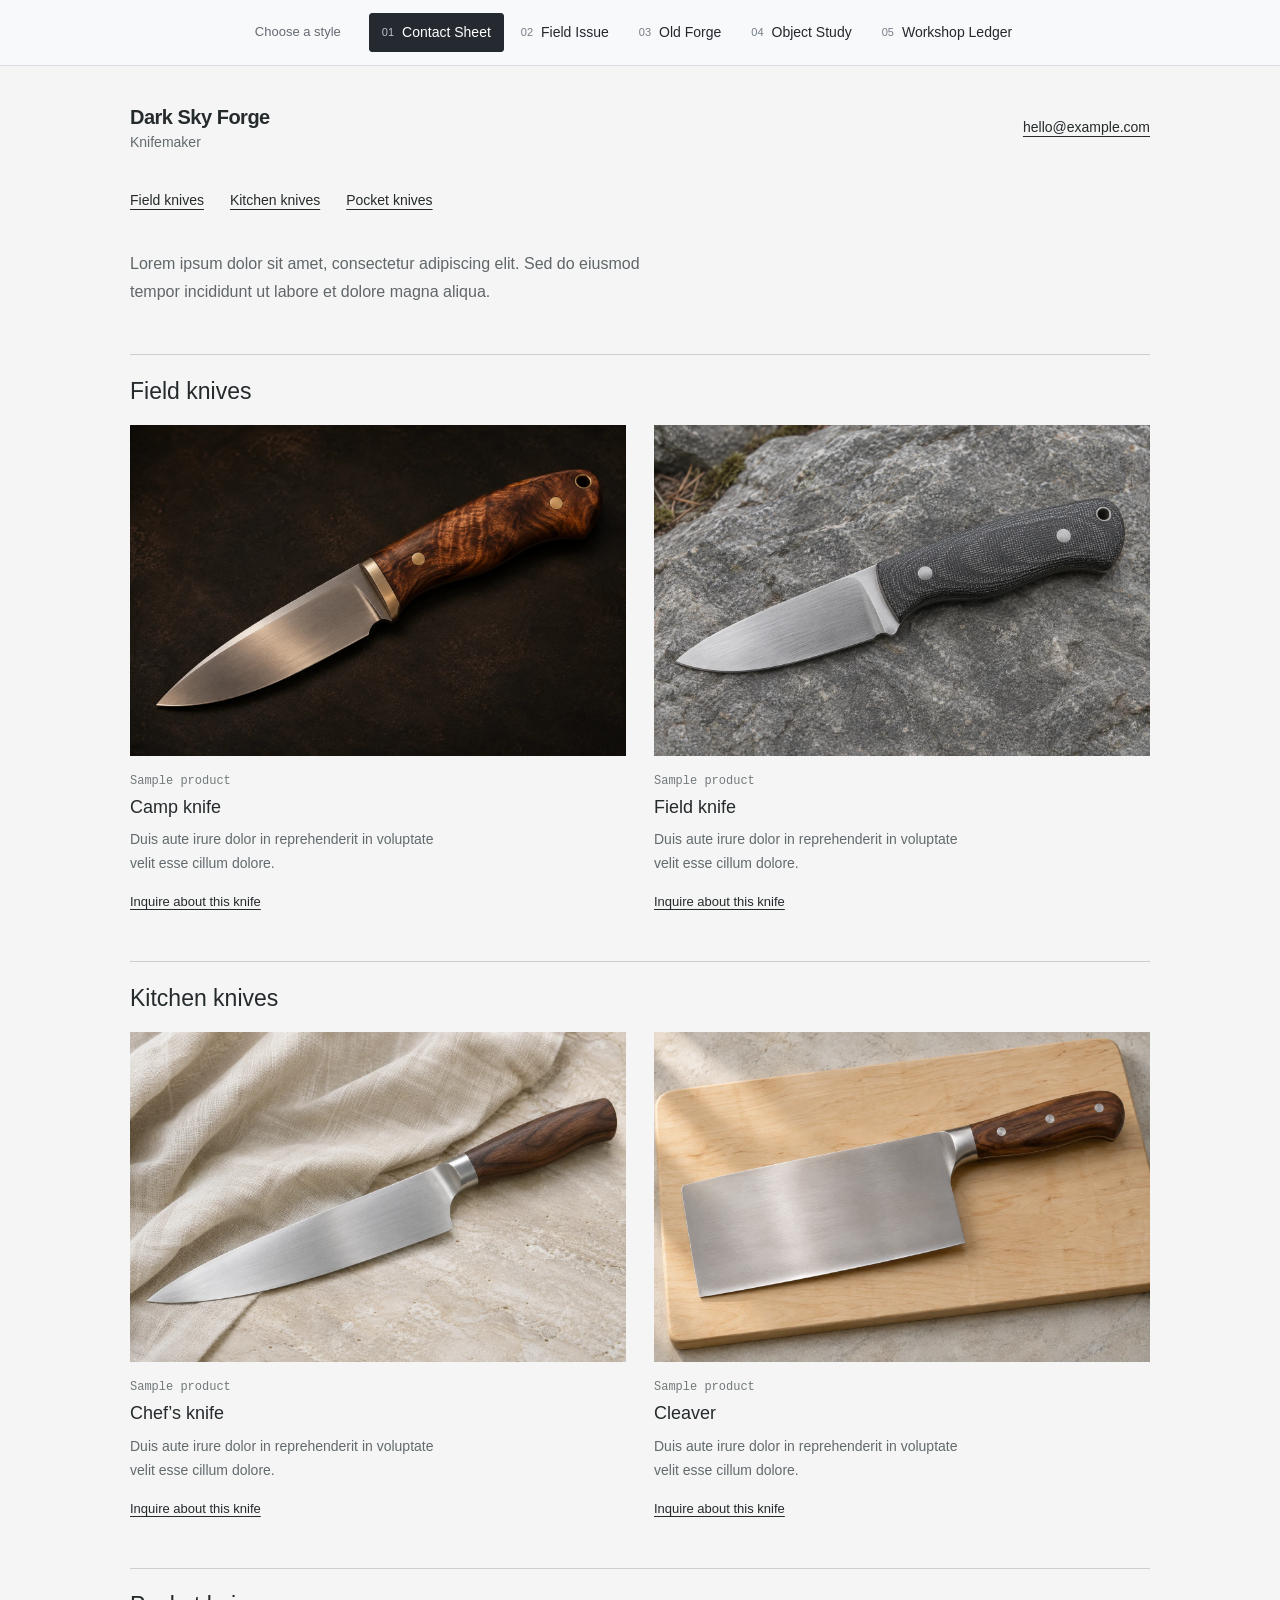
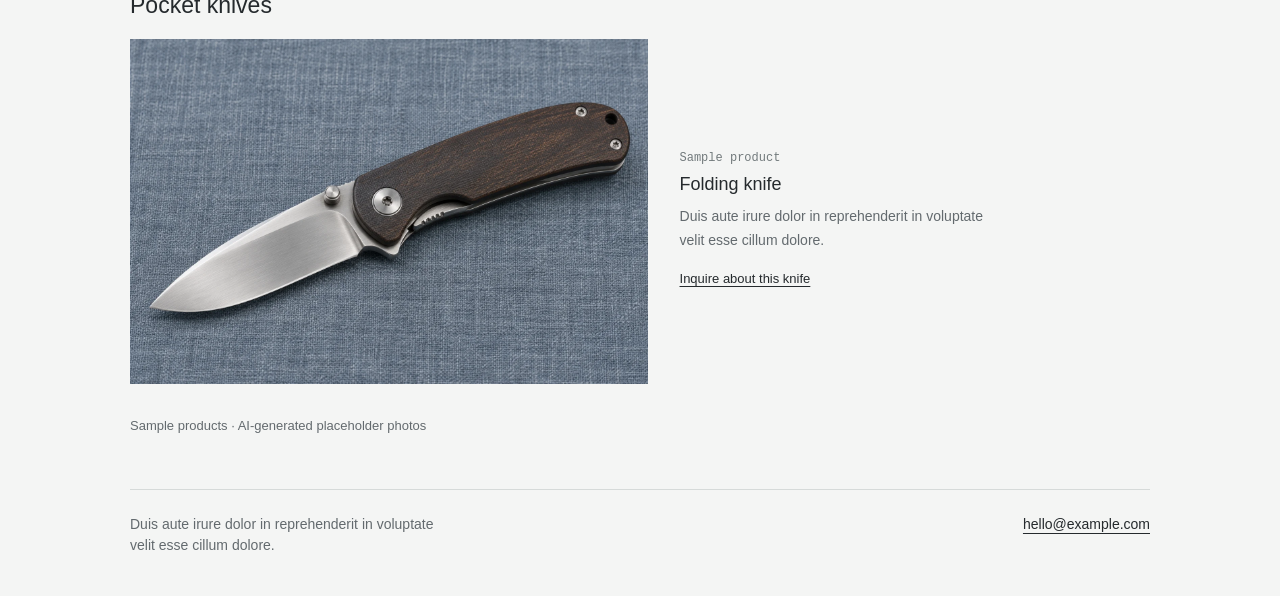
==== commit 8098968a: "Brand all portfolio demos as Dark Sky Forge" ====
--- a/index.html
+++ b/index.html
@@ -3,10 +3,10 @@
   <head>
     <meta charset="utf-8">
     <meta name="viewport" content="width=device-width, initial-scale=1">
-    <meta name="description" content="Knife portfolio style preview: Contact Sheet.">
-    <title>Contact Sheet — Knife portfolio preview</title>
-    <link rel="icon" type="image/svg+xml" href="assets/favicon.svg">
-    <link rel="stylesheet" href="styles.css?v=old-forge">
+    <meta name="description" content="Dark Sky Forge knife portfolio style preview: Contact Sheet.">
+    <title>Dark Sky Forge — Contact Sheet</title>
+    <link rel="icon" type="image/svg+xml" href="assets/favicon.svg?v=dark-sky-forge">
+    <link rel="stylesheet" href="styles.css?v=dark-sky-forge">
   </head>
   <body class="contact-sheet">
     <a class="skip-link" href="#main">Skip to page</a>
@@ -18,6 +18,6 @@
           <a href="ledger.html"><span class="demo-number">05</span>Workshop Ledger</a>
     </nav></header>
 
-    <div class="sheet-page"><header class="sheet-header"><div><h1>Your Name</h1><p>Knifemaker</p></div><a href="mailto:hello@example.com?subject=Knife%20inquiry">hello@example.com</a></header><nav class="product-nav" aria-label="Blade types"><a href="#field-knives">Field knives</a><a href="#kitchen-knives">Kitchen knives</a><a href="#pocket-knives">Pocket knives</a></nav><main id="main" tabindex="-1"><p class="sheet-intro">Lorem ipsum dolor sit amet, consectetur adipiscing elit. Sed do eiusmod tempor incididunt ut labore et dolore magna aliqua.</p><section class="blade-section sheet-section" id="field-knives" aria-labelledby="field-knives-title"><div class="product-heading"><h2 id="field-knives-title">Field knives</h2></div><div class="sheet-gallery product-grid"><figure class="sheet-item product-card"><img src="assets/sample-knife.webp" width="1536" height="1024" alt="Illustrative camp knife with a figured wood handle and satin steel blade" fetchpriority="high"><figcaption><span class="item-number">Sample product</span><h3>Camp knife</h3><p>Duis aute irure dolor in reprehenderit in voluptate velit esse cillum dolore.</p><a class="product-inquiry" aria-label="Inquire about Camp knife" href="mailto:hello@example.com?subject=Camp%20knife%20inquiry">Inquire about this knife</a></figcaption></figure><figure class="sheet-item product-card"><img src="assets/sample-field.webp" width="1536" height="1024" alt="Illustrative fixed-blade field knife with a charcoal handle on stone" loading="lazy"><figcaption><span class="item-number">Sample product</span><h3>Field knife</h3><p>Duis aute irure dolor in reprehenderit in voluptate velit esse cillum dolore.</p><a class="product-inquiry" aria-label="Inquire about Field knife" href="mailto:hello@example.com?subject=Field%20knife%20inquiry">Inquire about this knife</a></figcaption></figure></div></section><section class="blade-section sheet-section" id="kitchen-knives" aria-labelledby="kitchen-knives-title"><div class="product-heading"><h2 id="kitchen-knives-title">Kitchen knives</h2></div><div class="sheet-gallery product-grid"><figure class="sheet-item product-card"><img src="assets/sample-chef.webp" width="1536" height="1024" alt="Illustrative chef knife with a walnut handle on pale linen" loading="lazy"><figcaption><span class="item-number">Sample product</span><h3>Chef’s knife</h3><p>Duis aute irure dolor in reprehenderit in voluptate velit esse cillum dolore.</p><a class="product-inquiry" aria-label="Inquire about Chef’s knife" href="mailto:hello@example.com?subject=Chef%E2%80%99s%20knife%20inquiry">Inquire about this knife</a></figcaption></figure><figure class="sheet-item product-card"><img src="assets/sample-cleaver.webp" width="1536" height="1024" alt="Illustrative broad rectangular cleaver with a walnut handle on a pale cutting board" loading="lazy"><figcaption><span class="item-number">Sample product</span><h3>Cleaver</h3><p>Duis aute irure dolor in reprehenderit in voluptate velit esse cillum dolore.</p><a class="product-inquiry" aria-label="Inquire about Cleaver" href="mailto:hello@example.com?subject=Cleaver%20inquiry">Inquire about this knife</a></figcaption></figure></div></section><section class="blade-section sheet-section" id="pocket-knives" aria-labelledby="pocket-knives-title"><div class="product-heading"><h2 id="pocket-knives-title">Pocket knives</h2></div><div class="sheet-gallery product-grid product-single"><figure class="sheet-item product-card"><img src="assets/sample-pocket.webp" width="1536" height="1024" alt="Illustrative open folding pocket knife with a dark handle on blue-gray fabric" loading="lazy"><figcaption><span class="item-number">Sample product</span><h3>Folding knife</h3><p>Duis aute irure dolor in reprehenderit in voluptate velit esse cillum dolore.</p><a class="product-inquiry" aria-label="Inquire about Folding knife" href="mailto:hello@example.com?subject=Folding%20knife%20inquiry">Inquire about this knife</a></figcaption></figure></div></section><p class="demo-disclosure">Sample products · AI-generated placeholder photos</p><div class="sheet-closing"><p>Duis aute irure dolor in reprehenderit in voluptate velit esse cillum dolore.</p><a href="mailto:hello@example.com?subject=Knife%20inquiry">hello@example.com</a></div></main></div>
+    <div class="sheet-page"><header class="sheet-header"><div><h1>Dark Sky Forge</h1><p>Knifemaker</p></div><a href="mailto:hello@example.com?subject=Knife%20inquiry">hello@example.com</a></header><nav class="product-nav" aria-label="Blade types"><a href="#field-knives">Field knives</a><a href="#kitchen-knives">Kitchen knives</a><a href="#pocket-knives">Pocket knives</a></nav><main id="main" tabindex="-1"><p class="sheet-intro">Lorem ipsum dolor sit amet, consectetur adipiscing elit. Sed do eiusmod tempor incididunt ut labore et dolore magna aliqua.</p><section class="blade-section sheet-section" id="field-knives" aria-labelledby="field-knives-title"><div class="product-heading"><h2 id="field-knives-title">Field knives</h2></div><div class="sheet-gallery product-grid"><figure class="sheet-item product-card"><img src="assets/sample-knife.webp" width="1536" height="1024" alt="Illustrative camp knife with a figured wood handle and satin steel blade" fetchpriority="high"><figcaption><span class="item-number">Sample product</span><h3>Camp knife</h3><p>Duis aute irure dolor in reprehenderit in voluptate velit esse cillum dolore.</p><a class="product-inquiry" aria-label="Inquire about Camp knife" href="mailto:hello@example.com?subject=Camp%20knife%20inquiry">Inquire about this knife</a></figcaption></figure><figure class="sheet-item product-card"><img src="assets/sample-field.webp" width="1536" height="1024" alt="Illustrative fixed-blade field knife with a charcoal handle on stone" loading="lazy"><figcaption><span class="item-number">Sample product</span><h3>Field knife</h3><p>Duis aute irure dolor in reprehenderit in voluptate velit esse cillum dolore.</p><a class="product-inquiry" aria-label="Inquire about Field knife" href="mailto:hello@example.com?subject=Field%20knife%20inquiry">Inquire about this knife</a></figcaption></figure></div></section><section class="blade-section sheet-section" id="kitchen-knives" aria-labelledby="kitchen-knives-title"><div class="product-heading"><h2 id="kitchen-knives-title">Kitchen knives</h2></div><div class="sheet-gallery product-grid"><figure class="sheet-item product-card"><img src="assets/sample-chef.webp" width="1536" height="1024" alt="Illustrative chef knife with a walnut handle on pale linen" loading="lazy"><figcaption><span class="item-number">Sample product</span><h3>Chef’s knife</h3><p>Duis aute irure dolor in reprehenderit in voluptate velit esse cillum dolore.</p><a class="product-inquiry" aria-label="Inquire about Chef’s knife" href="mailto:hello@example.com?subject=Chef%E2%80%99s%20knife%20inquiry">Inquire about this knife</a></figcaption></figure><figure class="sheet-item product-card"><img src="assets/sample-cleaver.webp" width="1536" height="1024" alt="Illustrative broad rectangular cleaver with a walnut handle on a pale cutting board" loading="lazy"><figcaption><span class="item-number">Sample product</span><h3>Cleaver</h3><p>Duis aute irure dolor in reprehenderit in voluptate velit esse cillum dolore.</p><a class="product-inquiry" aria-label="Inquire about Cleaver" href="mailto:hello@example.com?subject=Cleaver%20inquiry">Inquire about this knife</a></figcaption></figure></div></section><section class="blade-section sheet-section" id="pocket-knives" aria-labelledby="pocket-knives-title"><div class="product-heading"><h2 id="pocket-knives-title">Pocket knives</h2></div><div class="sheet-gallery product-grid product-single"><figure class="sheet-item product-card"><img src="assets/sample-pocket.webp" width="1536" height="1024" alt="Illustrative open folding pocket knife with a dark handle on blue-gray fabric" loading="lazy"><figcaption><span class="item-number">Sample product</span><h3>Folding knife</h3><p>Duis aute irure dolor in reprehenderit in voluptate velit esse cillum dolore.</p><a class="product-inquiry" aria-label="Inquire about Folding knife" href="mailto:hello@example.com?subject=Folding%20knife%20inquiry">Inquire about this knife</a></figcaption></figure></div></section><p class="demo-disclosure">Sample products · AI-generated placeholder photos</p><div class="sheet-closing"><p>Duis aute irure dolor in reprehenderit in voluptate velit esse cillum dolore.</p><a href="mailto:hello@example.com?subject=Knife%20inquiry">hello@example.com</a></div></main></div>
   </body>
 </html>
--- a/styles.css
+++ b/styles.css
@@ -36,7 +36,7 @@
 .field-issue { background: #243c2f; color: #f2eedb; }
 .field-page { width: min(1400px, calc(100% - 80px)); margin: 0 auto; padding: 28px 0 42px; }
 .field-header { display: flex; align-items: center; gap: 20px; padding: 0 0 24px; border-bottom: 2px solid #dfdfbd; font: 14px/1.5 "Courier New", monospace; text-transform: uppercase; }
-.field-stamp { display: grid; place-items: center; width: 44px; height: 44px; border: 2px solid currentColor; font: bold 20px/1 Arial, sans-serif; }
+.field-stamp { display: grid; place-items: center; width: 44px; height: 44px; border: 2px solid currentColor; font: bold 15px/1 Arial, sans-serif; }
 .field-header a { margin-left: auto; }
 .field-grid { display: grid; grid-template-columns: 1.35fr 1fr; min-height: 610px; border-bottom: 2px solid #dfdfbd; }
 .field-photo { display: flex; flex-direction: column; justify-content: center; padding: 30px 30px 30px 0; border-right: 2px solid #dfdfbd; }
